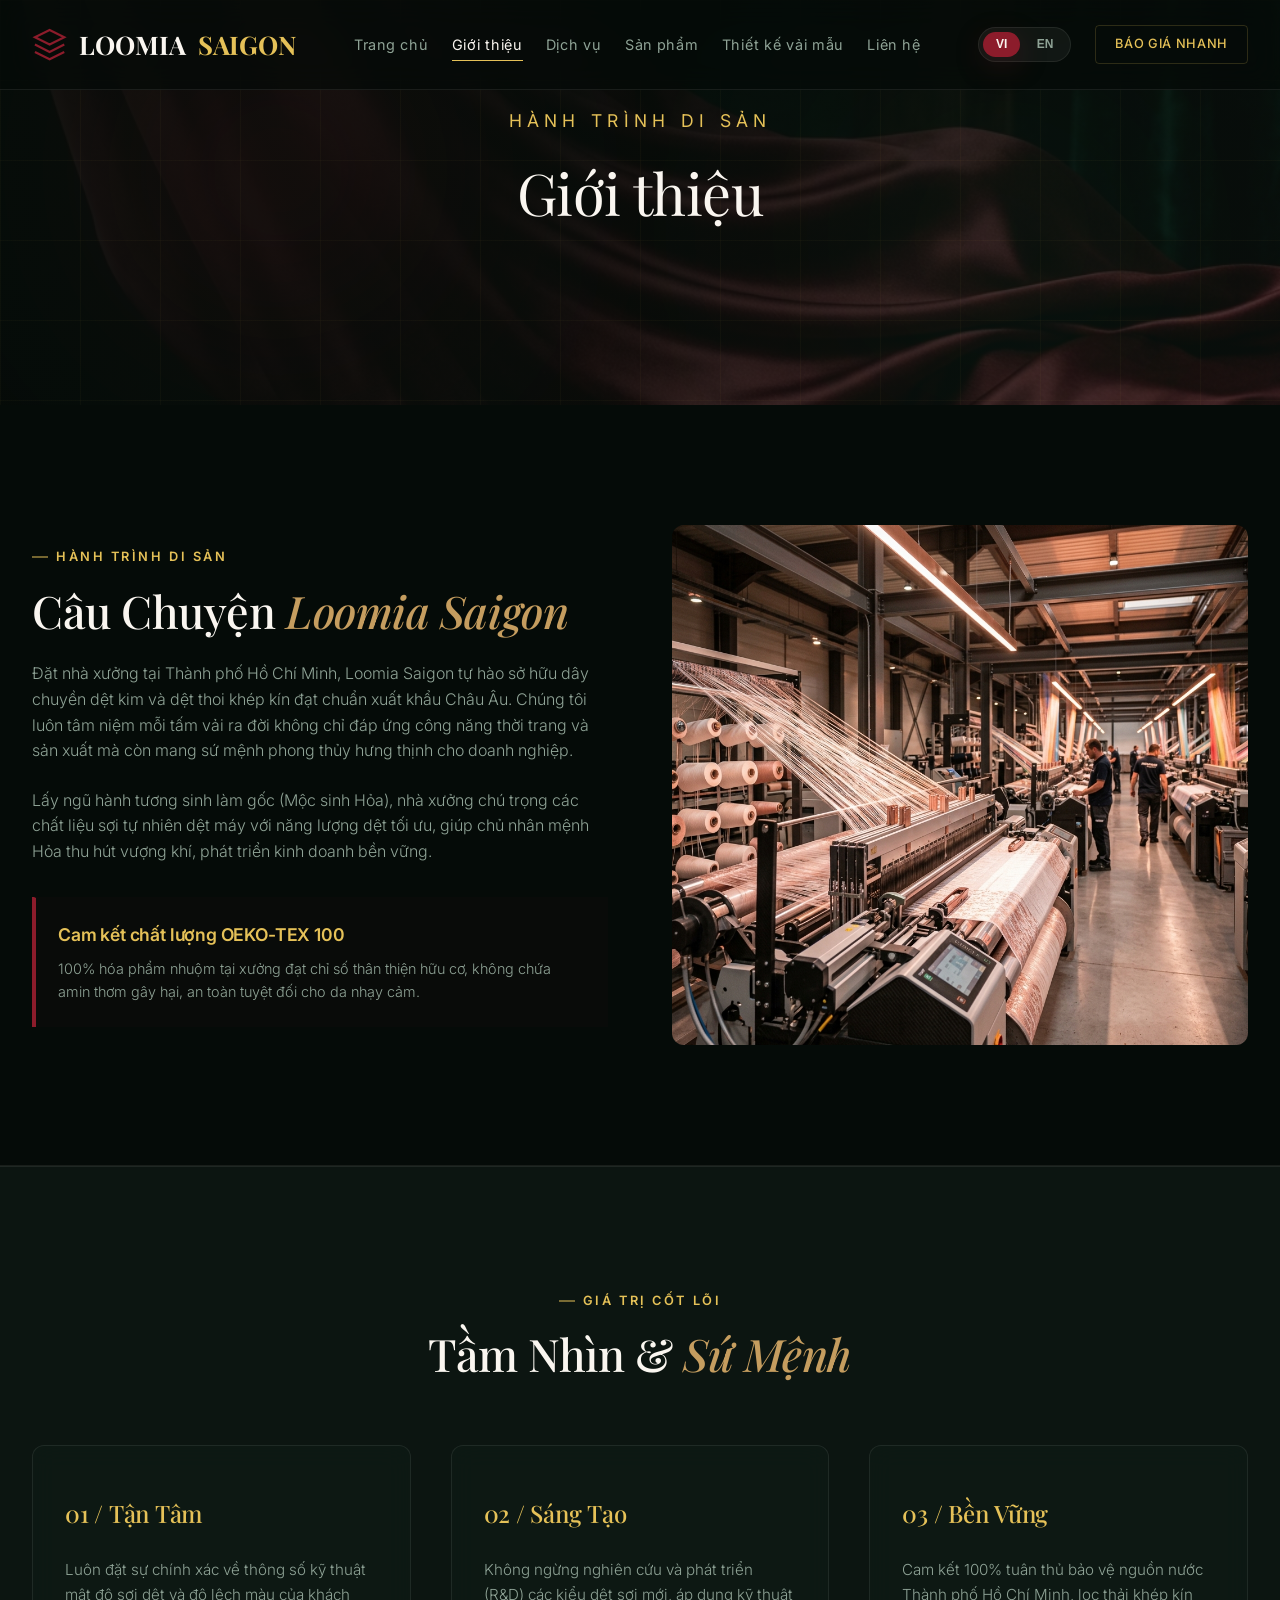
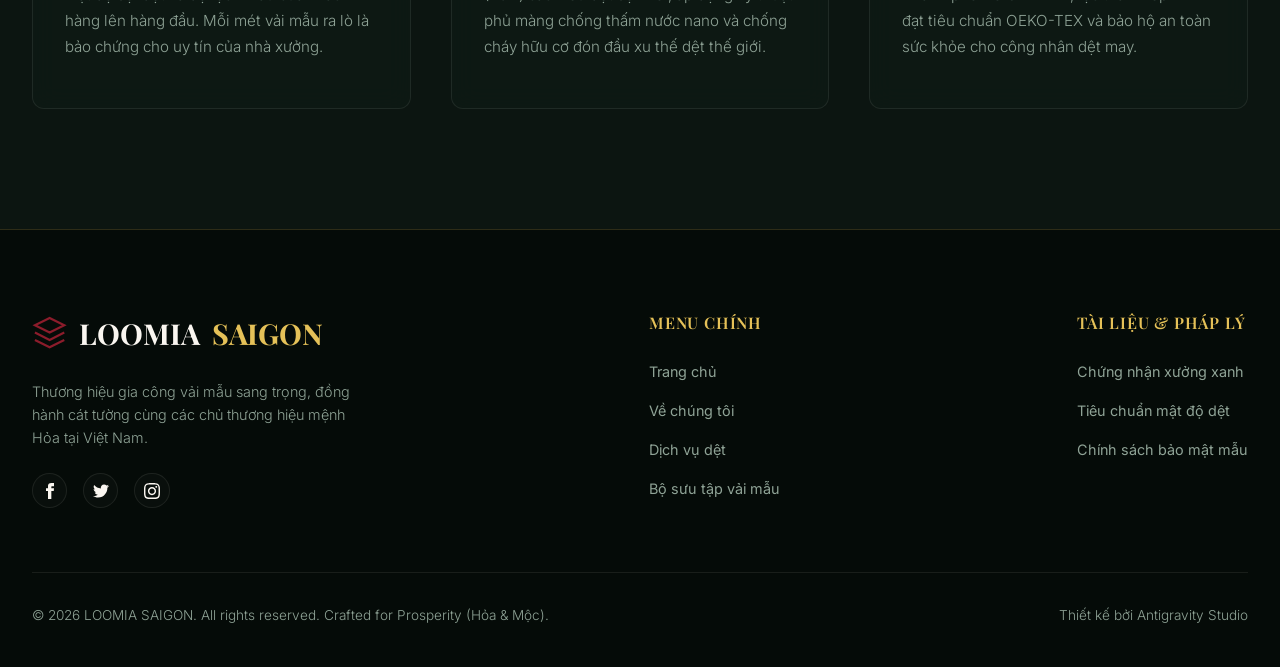
==== about.html @ e582c0f6 "feat: implement multi-page architecture with European nobility-style page transitions" ====
<!DOCTYPE html>
<html lang="vi">
<head>
    <meta charset="UTF-8">
    <meta name="viewport" content="width=device-width, initial-scale=1.0">
    <title data-i18n="title_about">Giới thiệu | Loomia Saigon - Kỹ nghệ dệt may TP.HCM</title>
    <meta name="description" content="Khám phá hành trình di sản 15 năm dệt may cao cấp, triết lý kinh doanh Mộc sinh Hỏa và các cam kết môi trường đạt chuẩn OEKO-TEX của Loomia Saigon tại TP.HCM.">
    <link rel="stylesheet" href="css/style.css">
</head>
<body>

    <!-- ==========================================
       LUXURIOUS PAGE TRANSITION CURTAINS
       ========================================== -->
    <div id="pageTransitionCurtains" class="curtain-overlay">
        <div class="curtain-panel curtain-left"></div>
        <div class="curtain-panel curtain-right"></div>
    </div>

    <!-- ==========================================
       HEADER NAVIGATION (SHARED)
       ========================================== -->
    <header class="header-nav">
        <div class="container header-container">
            <a href="index.html" class="nav-logo">
                <svg class="logo-icon" viewBox="0 0 24 24">
                    <path d="M12 2L2 7l10 5 10-5-10-5zM2 17l10 5 10-5M2 12l10 5 10-5" />
                </svg>
                LOOMIA<span>SAIGON</span>
            </a>
            
            <ul class="nav-menu" id="navMenu">
                <li><a href="index.html" class="nav-link" data-i18n="nav_home">Trang chủ</a></li>
                <li><a href="about.html" class="nav-link" data-i18n="nav_about">Giới thiệu</a></li>
                <li><a href="services.html" class="nav-link" data-i18n="nav_services">Dịch vụ</a></li>
                <li><a href="collection.html" class="nav-link" data-i18n="nav_products">Sản phẩm</a></li>
                <li><a href="configurator.html" class="nav-link" data-i18n="nav_config">Thiết kế vải mẫu</a></li>
                <li><a href="contact.html" class="nav-link" data-i18n="nav_contact">Liên hệ</a></li>
            </ul>

            <div class="nav-controls">
                <div class="lang-switch">
                    <button class="lang-btn active" onclick="switchLanguage('vi')">VI</button>
                    <button class="lang-btn" onclick="switchLanguage('en')">EN</button>
                </div>
                <a href="configurator.html" class="btn btn-secondary" style="padding: 0.5rem 1.2rem; font-size: 0.8rem;" data-i18n="cta_quote">
                    Báo giá nhanh
                </a>
            </div>

            <button class="mobile-nav-toggle" id="mobileNavToggle" aria-label="Toggle Navigation">
                <span></span>
                <span></span>
                <span></span>
            </button>
        </div>
    </header>

    <!-- ==========================================
       SUBPAGE HERO BANNER
       ========================================== -->
    <section class="hero" style="height: 45vh; min-height: 350px;">
        <div class="floating-orb orb-burgundy" style="top: 5%; left: 10%;"></div>
        <div class="floating-orb orb-emerald" style="bottom: 5%; right: 10%;"></div>
        <div class="container hero-content">
            <span class="hero-subtitle" data-i18n="about_tag">Hành trình di sản</span>
            <h1 class="hero-title" style="font-size: clamp(2rem, 4.5vw, 3.8rem);" data-i18n="nav_about">Giới thiệu</h1>
        </div>
    </section>

    <!-- ==========================================
       DETAILED ABOUT STORY
       ========================================== -->
    <section class="about" style="background-color: var(--bg-deep);">
        <div class="container grid-2">
            <div class="about-content">
                <span class="section-tag" data-i18n="about_tag">Về chúng tôi</span>
                <h2 class="section-title" data-i18n="about_story_title">Câu Chuyện <span>Loomia Saigon</span></h2>
                <p class="about-desc" style="margin-bottom: 1.5rem;" data-i18n="about_desc1">
                    Đặt nhà xưởng tại Thành phố Hồ Chí Minh, Loomia Saigon tự hào sở hữu dây chuyền dệt kim và dệt thoi khép kín đạt chuẩn xuất khẩu Châu Âu. Chúng tôi luôn tâm niệm mỗi tấm vải ra đời không chỉ đáp ứng công năng thời trang và sản xuất mà còn mang sứ mệnh phong thủy hưng thịnh cho doanh nghiệp.
                </p>
                <p class="about-desc" style="margin-bottom: 2rem;" data-i18n="about_desc2">
                    Lấy ngũ hành tương sinh làm gốc (Mộc sinh Hỏa), nhà xưởng chú trọng các chất liệu sợi tự nhiên dệt máy với năng lượng dệt tối ưu, giúp chủ nhân mệnh Hỏa thu hút vượng khí, phát triển kinh doanh bền vững.
                </p>
                <div class="about-highlight-box">
                    <h4 class="about-highlight-title" data-i18n="about_hl_title">Cam kết chất lượng OEKO-TEX 100</h4>
                    <p style="font-size: 0.9rem;" data-i18n="about_hl_desc">
                        100% hóa phẩm nhuộm tại xưởng đạt chỉ số thân thiện hữu cơ, không chứa amin thơm gây hại, an toàn tuyệt đối cho da nhạy cảm.
                    </p>
                </div>
            </div>
            
            <div class="about-img-wrapper">
                <img src="assets/factory_weaving.png" alt="Nhà xưởng dệt hiện đại TP.HCM" class="about-img">
            </div>
        </div>
    </section>

    <!-- ==========================================
       CORE VALUES & VISION
       ========================================== -->
    <section class="services" style="background-color: var(--bg-slate); border-top: 1px solid var(--border-light);">
        <div class="container">
            <div style="text-align: center; margin-bottom: 4rem;">
                <span class="section-tag" data-i18n="about_values_tag">Giá trị cốt lõi</span>
                <h2 class="section-title" data-i18n="about_vision_title">Tầm Nhìn & <span>Sứ Mệnh</span></h2>
            </div>
            
            <div class="grid-3">
                <div class="glass-panel" style="padding: 3rem 2rem;">
                    <h3 class="service-card-title" style="color: var(--gold-accent); margin-bottom: 1.5rem;" data-i18n="about_val1_title">01 / Tận Tâm</h3>
                    <p style="font-size: 0.95rem; line-height: 1.7;" data-i18n="about_val1_desc">
                        Luôn đặt sự chính xác về thông số kỹ thuật mật độ sợi dệt và độ lệch màu của khách hàng lên hàng đầu. Mỗi mét vải mẫu ra lò là bảo chứng cho uy tín của nhà xưởng.
                    </p>
                </div>
                
                <div class="glass-panel" style="padding: 3rem 2rem;">
                    <h3 class="service-card-title" style="color: var(--gold-accent); margin-bottom: 1.5rem;" data-i18n="about_val2_title">02 / Sáng Tạo</h3>
                    <p style="font-size: 0.95rem; line-height: 1.7;" data-i18n="about_val2_desc">
                        Không ngừng nghiên cứu và phát triển (R&D) các kiểu dệt sợi mới, áp dụng kỹ thuật phủ màng chống thấm nước nano và chống cháy hữu cơ đón đầu xu thế dệt thế giới.
                    </p>
                </div>
                
                <div class="glass-panel" style="padding: 3rem 2rem;">
                    <h3 class="service-card-title" style="color: var(--gold-accent); margin-bottom: 1.5rem;" data-i18n="about_val3_title">03 / Bền Vững</h3>
                    <p style="font-size: 0.95rem; line-height: 1.7;" data-i18n="about_val3_desc">
                        Cam kết 100% tuân thủ bảo vệ nguồn nước Thành phố Hồ Chí Minh, lọc thải khép kín đạt tiêu chuẩn OEKO-TEX và bảo hộ an toàn sức khỏe cho công nhân dệt may.
                    </p>
                </div>
            </div>
        </div>
    </section>



    <!-- ==========================================
       FOOTER SECTION (SHARED)
       ========================================== -->
    <footer class="footer">
        <div class="container">
            <div class="footer-top">
                <div class="footer-brand">
                    <a href="index.html" class="footer-logo">
                        <svg class="logo-icon" viewBox="0 0 24 24" style="stroke: var(--primary-burgundy);">
                            <path d="M12 2L2 7l10 5 10-5-10-5zM2 17l10 5 10-5M2 12l10 5 10-5" />
                        </svg>
                        LOOMIA<span>SAIGON</span>
                    </a>
                    <p style="font-size: 0.9rem; margin-bottom: 1.5rem;" data-i18n="foot_desc">
                        Thương hiệu gia công vải mẫu sang trọng, đồng hành cát tường cùng các chủ thương hiệu mệnh Hỏa tại Việt Nam.
                    </p>
                    <div class="social-links">
                        <a href="#" class="social-btn">
                            <svg class="social-btn-svg" viewBox="0 0 24 24"><path d="M9 8h-3v4h3v12h5v-12h3.642l.358-4h-4v-1.667c0-.955.192-1.333 1.115-1.333h2.885v-5h-3.808c-3.596 0-5.192 1.583-5.192 4.615v3.385z"/></svg>
                        </a>
                        <a href="#" class="social-btn">
                            <svg class="social-btn-svg" viewBox="0 0 24 24"><path d="M24 4.557c-.883.392-1.832.656-2.828.775 1.017-.609 1.798-1.574 2.165-2.724-.951.564-2.005.974-3.127 1.195-.897-.957-2.178-1.555-3.594-1.555-3.179 0-5.515 2.966-4.797 6.045-4.091-.205-7.719-2.165-10.148-5.144-1.29 2.213-.669 5.108 1.523 6.574-.806-.026-1.566-.247-2.229-.616-.054 2.281 1.581 4.415 3.949 4.89-.693.188-1.452.232-2.224.084.626 1.956 2.444 3.379 4.6 3.419-2.07 1.623-4.678 2.348-7.29 2.04 2.179 1.397 4.768 2.212 7.548 2.212 9.142 0 14.307-7.721 13.995-14.646.962-.695 1.797-1.562 2.457-2.549z"/></svg>
                        </a>
                        <a href="#" class="social-btn">
                            <svg class="social-btn-svg" viewBox="0 0 24 24"><path d="M12 2.163c3.204 0 3.584.012 4.85.07 3.252.148 4.771 1.691 4.919 4.919.058 1.265.069 1.645.069 4.849 0 3.205-.012 3.584-.069 4.849-.149 3.225-1.664 4.771-4.919 4.919-1.266.058-1.644.07-4.85.07-3.204 0-3.584-.012-4.849-.07-3.26-.149-4.771-1.699-4.919-4.92-.058-1.265-.07-1.644-.07-4.849 0-3.204.013-3.583.07-4.849.149-3.227 1.664-4.771 4.919-4.919 1.266-.057 1.645-.069 4.849-.069zm0-2c-3.259 0-3.667.014-4.947.072-4.358.2-6.78 2.618-6.98 6.98-.059 1.281-.073 1.689-.073 4.948 0 3.259.014 3.668.072 4.948.2 4.358 2.618 6.78 6.98 6.98 1.281.058 1.689.072 4.948.072 3.259 0 3.668-.014 4.948-.072 4.354-.2 6.782-2.618 6.979-6.98.059-1.28.073-1.689.073-4.948 0-3.259-.014-3.667-.072-4.947-.196-4.354-2.617-6.78-6.979-6.98-1.281-.059-1.69-.073-4.949-.073zm0 5.838c-3.403 0-6.162 2.759-6.162 6.162s2.759 6.163 6.162 6.163 6.162-2.759 6.162-6.163c0-3.403-2.759-6.162-6.162-6.162zm0 10.162c-2.209 0-4-1.79-4-4 0-2.209 1.791-4 4-4s4 1.791 4 4c0 2.21-1.791 4-4 4zm6.406-11.845c-.796 0-1.441.645-1.441 1.44s.645 1.44 1.441 1.44c.795 0 1.439-.645 1.439-1.44s-.644-1.44-1.439-1.44z"/></svg>
                        </a>
                    </div>
                </div>

                <div class="footer-links-col">
                    <h5 class="footer-links-title" data-i18n="foot_title_nav">Menu chính</h5>
                    <a href="index.html" class="footer-link" data-i18n="foot_nav_home">Trang chủ</a>
                    <a href="about.html" class="footer-link" data-i18n="foot_nav_about">Về chúng tôi</a>
                    <a href="services.html" class="footer-link" data-i18n="foot_nav_srv">Dịch vụ dệt</a>
                    <a href="collection.html" class="footer-link" data-i18n="foot_nav_coll">Bộ sưu tập vải mẫu</a>
                </div>

                <div class="footer-links-col">
                    <h5 class="footer-links-title" data-i18n="foot_title_doc">Tài liệu & Pháp lý</h5>
                    <a href="#" class="footer-link" data-i18n="foot_doc_cert">Chứng nhận xưởng xanh</a>
                    <a href="#" class="footer-link" data-i18n="foot_doc_spec">Tiêu chuẩn mật độ dệt</a>
                    <a href="#" class="footer-link" data-i18n="foot_doc_policy">Chính sách bảo mật mẫu</a>
                </div>
            </div>

            <div class="footer-bottom">
                <p data-i18n="foot_copy">&copy; 2026 LOOMIA SAIGON. All rights reserved. Crafted for Prosperity (Hỏa & Mộc).</p>
                <p data-i18n="foot_made_by">Thiết kế bởi Antigravity Studio</p>
            </div>
        </div>
    </footer>

    <!-- JS Script -->
    <script src="js/main.js"></script>
</body>
</html>
---- css/style.css ----
@import url('https://fonts.googleapis.com/css2?family=Inter:wght@300;400;500;600;700&family=Playfair+Display:ital,wght@0,400;0,500;0,600;0,700;1,400&display=swap');

/* ==========================================
   DESIGN SYSTEM & VARIABLES (MỆNH HỎA & MỘC)
   ========================================== */
:root {
    /* Feng Shui Color Palette */
    --bg-deep: #050B08;         /* Lục bảo siêu tối (Mộc - tương sinh Hỏa) */
    --bg-slate: #0C1511;        /* Xanh xô thơm sẫm (Mộc) */
    --bg-card: rgba(15, 27, 22, 0.65); /* Thẻ kính mờ lục bảo */
    --primary-burgundy: #8C1C2B;/* Đỏ rượu vang hoàng gia (Hỏa bản mệnh) */
    --primary-light: #A82E3F;   /* Đỏ sáng hơn cho hover */
    --gold-accent: #E5C158;     /* Vàng Champagne (Hành Kim được Hỏa rèn) */
    --copper-accent: #C59D5F;   /* Đồng cổ ấm áp */
    --text-light: #FAF6F0;      /* Trắng lụa ấm (Warm Linen) */
    --text-muted: #8FA396;      /* Xanh lá nhạt dịu (Soft Leaf) */
    --border-gold: rgba(229, 193, 88, 0.18);
    --border-light: rgba(250, 246, 240, 0.08);

    /* Fonts */
    --font-heading: 'Playfair Display', serif;
    --font-body: 'Inter', sans-serif;

    /* Transitions & Shadows */
    --transition-smooth: all 0.5s cubic-bezier(0.16, 1, 0.3, 1);
    --transition-fast: all 0.25s ease;
    --glow-burgundy: 0 8px 30px rgba(140, 28, 43, 0.25);
    --glow-gold: 0 4px 20px rgba(229, 193, 88, 0.15);
}

/* ==========================================
   GLOBAL RESETS & SETUP
   ========================================== */
* {
    margin: 0;
    padding: 0;
    box-sizing: border-box;
}

html {
    scroll-behavior: smooth;
    font-size: 16px;
    background-color: var(--bg-deep);
    color: var(--text-light);
    font-family: var(--font-body);
    -webkit-font-smoothing: antialiased;
}

body {
    overflow-x: hidden;
    line-height: 1.6;
}

/* Custom Scrollbar */
::-webkit-scrollbar {
    width: 8px;
}
::-webkit-scrollbar-track {
    background: var(--bg-deep);
}
::-webkit-scrollbar-thumb {
    background: var(--bg-slate);
    border-radius: 4px;
    border: 2px solid var(--bg-deep);
}
::-webkit-scrollbar-thumb:hover {
    background: var(--primary-burgundy);
}

/* Typography Utilities */
h1, h2, h3, h4, h5, h6 {
    font-family: var(--font-heading);
    font-weight: 500;
    letter-spacing: -0.01em;
    word-break: keep-all;
    overflow-wrap: break-word;
    text-wrap: balance;
}

p {
    font-weight: 300;
    color: var(--text-muted);
}

a {
    text-decoration: none;
    color: inherit;
    transition: var(--transition-fast);
}

/* ==========================================
   LAYOUTS & CONTAINERS
   ========================================== */
.container {
    width: 100%;
    max-width: 1280px;
    margin: 0 auto;
    padding: 0 2rem;
}

section {
    padding: 7.5rem 0;
    position: relative;
}

.grid-2 {
    display: grid;
    grid-template-columns: repeat(2, 1fr);
    gap: 4rem;
    align-items: center;
}

.grid-3 {
    display: grid;
    grid-template-columns: repeat(3, 1fr);
    gap: 2.5rem;
}

.grid-4 {
    display: grid;
    grid-template-columns: repeat(4, 1fr);
    gap: 2rem;
}

/* Glassmorphism Panel */
.glass-panel {
    background: var(--bg-card);
    backdrop-filter: blur(12px);
    -webkit-backdrop-filter: blur(12px);
    border: 1px solid var(--border-light);
    border-radius: 12px;
    transition: var(--transition-smooth);
}

.glass-panel:hover {
    border-color: var(--border-gold);
}

/* ==========================================
   BUTTONS & INTERACTIVE ELEMENTS
   ========================================== */
.btn {
    display: inline-flex;
    align-items: center;
    justify-content: center;
    padding: 0.9rem 2.2rem;
    font-size: 0.9rem;
    font-weight: 500;
    letter-spacing: 0.05em;
    text-transform: uppercase;
    border-radius: 4px;
    cursor: pointer;
    transition: var(--transition-smooth);
    position: relative;
    overflow: hidden;
    white-space: nowrap;
}

.btn-primary {
    background-color: var(--primary-burgundy);
    color: var(--text-light);
    border: 1px solid var(--primary-burgundy);
    box-shadow: var(--glow-burgundy);
}

.btn-primary:hover {
    background-color: var(--primary-light);
    border-color: var(--primary-light);
    transform: translateY(-2px);
    box-shadow: 0 12px 35px rgba(168, 46, 63, 0.4);
}

.btn-secondary {
    background-color: transparent;
    color: var(--gold-accent);
    border: 1px solid var(--border-gold);
}

.btn-secondary:hover {
    background-color: rgba(229, 193, 88, 0.05);
    border-color: var(--gold-accent);
    transform: translateY(-2px);
    box-shadow: var(--glow-gold);
}

.btn-icon {
    margin-left: 0.5rem;
    display: inline-block;
    transition: transform 0.3s ease;
}

.btn:hover .btn-icon {
    transform: translateX(4px);
}

/* Section Header Styles */
.section-tag {
    font-family: var(--font-body);
    font-size: 0.8rem;
    font-weight: 600;
    color: var(--gold-accent);
    text-transform: uppercase;
    letter-spacing: 0.2em;
    display: inline-block;
    margin-bottom: 1rem;
    position: relative;
    padding-left: 1.5rem;
}

.section-tag::before {
    content: '';
    position: absolute;
    left: 0;
    top: 50%;
    transform: translateY(-50%);
    width: 1rem;
    height: 1px;
    background-color: var(--gold-accent);
}

.section-title {
    font-size: clamp(2rem, 4vw, 2.8rem);
    line-height: 1.2;
    margin-bottom: 1.5rem;
}

.section-title span {
    color: var(--copper-accent);
    font-style: italic;
}

.section-desc {
    font-size: 1.1rem;
    max-width: 600px;
    margin-bottom: 3rem;
}

/* ==========================================
   NAVIGATION HEADER
   ========================================== */
.header-nav {
    position: fixed;
    top: 0;
    left: 0;
    width: 100%;
    z-index: 1000;
    padding: 1.5rem 0;
    background: rgba(5, 11, 8, 0.7);
    backdrop-filter: blur(15px);
    -webkit-backdrop-filter: blur(15px);
    border-bottom: 1px solid var(--border-light);
    transition: var(--transition-smooth);
}

.header-nav.scrolled {
    padding: 1rem 0;
    background: rgba(5, 11, 8, 0.95);
    border-bottom: 1px solid var(--border-gold);
    box-shadow: 0 4px 30px rgba(0, 0, 0, 0.3);
}

.header-container {
    display: flex;
    justify-content: space-between;
    align-items: center;
    width: 100%;
    gap: 2rem;
}

.nav-logo {
    display: flex;
    align-items: center;
    gap: 0.75rem;
    font-family: var(--font-heading);
    font-size: 1.6rem;
    font-weight: 700;
    color: var(--text-light);
    white-space: nowrap;
    flex-shrink: 0;
}

.nav-logo span {
    color: var(--gold-accent);
}

.logo-icon {
    width: 2.2rem;
    height: 2.2rem;
    stroke: var(--primary-burgundy);
    fill: none;
    stroke-width: 1.5;
}

.nav-menu {
    display: flex;
    list-style: none;
    gap: clamp(0.8rem, 1.8vw, 2.2rem);
    align-items: center;
}

.nav-link {
    font-size: 0.9rem;
    font-weight: 400;
    letter-spacing: 0.05em;
    color: var(--text-muted);
    position: relative;
    padding: 0.5rem 0;
    white-space: nowrap;
}

.nav-link:hover, .nav-link.active {
    color: var(--text-light);
}

.nav-link::after {
    content: '';
    position: absolute;
    bottom: 0;
    left: 0;
    width: 0;
    height: 1px;
    background-color: var(--gold-accent);
    transition: var(--transition-fast);
}

.nav-link:hover::after, .nav-link.active::after {
    width: 100%;
}

/* Language and CTA Controls */
.nav-controls {
    display: flex;
    align-items: center;
    gap: 1.5rem;
    flex-shrink: 0;
}

.lang-switch {
    background: rgba(250, 246, 240, 0.05);
    border: 1px solid var(--border-light);
    border-radius: 20px;
    padding: 0.25rem;
    display: flex;
    gap: 0.25rem;
}

.lang-btn {
    border: none;
    background: transparent;
    color: var(--text-muted);
    font-size: 0.75rem;
    font-weight: 600;
    padding: 0.35rem 0.8rem;
    border-radius: 15px;
    cursor: pointer;
    transition: var(--transition-fast);
}

.lang-btn.active {
    background-color: var(--primary-burgundy);
    color: var(--text-light);
    box-shadow: var(--glow-burgundy);
}

/* Mobile Nav Toggle */
.mobile-nav-toggle {
    display: none;
    background: none;
    border: none;
    cursor: pointer;
}

.mobile-nav-toggle span {
    display: block;
    width: 25px;
    height: 2px;
    background-color: var(--text-light);
    margin: 5px 0;
    transition: var(--transition-fast);
}

/* ==========================================
   HERO SECTION
   ========================================== */
.hero {
    height: 100vh;
    display: flex;
    align-items: center;
    justify-content: center;
    background: linear-gradient(135deg, rgba(5, 11, 8, 0.95) 40%, rgba(12, 21, 17, 0.6) 100%), 
                url('../assets/hero_fabric.png') center/cover no-repeat;
    position: relative;
    padding-top: 5rem;
    overflow: hidden;
}

/* Abstract overlay lines to simulate looms */
.hero::after {
    content: '';
    position: absolute;
    top: 0;
    left: 0;
    width: 100%;
    height: 100%;
    background: linear-gradient(to right, rgba(229,193,88,0.03) 1px, transparent 1px),
                linear-gradient(to bottom, rgba(229,193,88,0.03) 1px, transparent 1px);
    background-size: 80px 80px;
    pointer-events: none;
}

.hero-content {
    max-width: 1000px;
    text-align: center;
    position: relative;
    z-index: 5;
}

.hero-subtitle {
    font-size: 1.1rem;
    color: var(--gold-accent);
    letter-spacing: 0.3em;
    text-transform: uppercase;
    margin-bottom: 1.5rem;
    display: block;
    animation: fadeInDown 1s ease forwards;
}

.hero-title {
    font-size: clamp(2.2rem, 5.2vw, 4.5rem);
    line-height: 1.15;
    margin-bottom: 2rem;
    font-weight: 400;
    animation: fadeInUp 1s 0.2s ease forwards;
    opacity: 0;
}

.hero-title span {
    color: var(--gold-accent);
    font-family: var(--font-heading);
    font-style: italic;
}

.hero-desc {
    font-size: 1.2rem;
    max-width: 650px;
    margin: 0 auto 3rem auto;
    color: var(--text-muted);
    animation: fadeInUp 1s 0.4s ease forwards;
    opacity: 0;
}

.hero-buttons {
    display: flex;
    gap: 1.5rem;
    justify-content: center;
    animation: fadeInUp 1s 0.6s ease forwards;
    opacity: 0;
}

/* ==========================================
   ABOUT US SECTION
   ========================================== */
.about {
    background-color: var(--bg-slate);
    border-bottom: 1px solid var(--border-light);
}

.about-img-wrapper {
    position: relative;
    border-radius: 12px;
    overflow: hidden;
    height: 520px;
}

.about-img {
    width: 100%;
    height: 100%;
    object-fit: cover;
    transition: var(--transition-smooth);
}

.about-img-wrapper:hover .about-img {
    transform: scale(1.05);
}

/* Absolute floating overlay */
.about-badge {
    position: absolute;
    bottom: 2rem;
    left: 2rem;
    background: rgba(10, 21, 16, 0.85);
    backdrop-filter: blur(10px);
    border: 1px solid var(--border-gold);
    padding: 1.5rem;
    border-radius: 8px;
    display: flex;
    align-items: center;
    gap: 1rem;
    box-shadow: 0 10px 30px rgba(0,0,0,0.5);
    z-index: 5;
}

.badge-number {
    font-family: var(--font-heading);
    font-size: 3rem;
    font-weight: 700;
    color: var(--gold-accent);
    line-height: 1;
}

.badge-text {
    font-size: 0.8rem;
    font-weight: 500;
    text-transform: uppercase;
    letter-spacing: 0.1em;
    color: var(--text-light);
}

.about-highlight-box {
    margin-top: 2rem;
    padding: 1.5rem;
    border-left: 2px solid var(--primary-burgundy);
    background: rgba(140, 28, 43, 0.03);
}

.about-highlight-title {
    color: var(--gold-accent);
    font-size: 1.1rem;
    margin-bottom: 0.5rem;
    font-family: var(--font-body);
    font-weight: 600;
}

/* ==========================================
   SERVICES GRID (3D CARD EFFECT)
   ========================================== */
.services {
    background-color: var(--bg-deep);
}

.service-card {
    padding: 3rem 2rem;
    position: relative;
    overflow: hidden;
    height: 100%;
    display: flex;
    flex-direction: column;
}

.service-icon-box {
    width: 3.5rem;
    height: 3.5rem;
    background: rgba(229, 193, 88, 0.08);
    border-radius: 8px;
    display: flex;
    align-items: center;
    justify-content: center;
    margin-bottom: 2rem;
    border: 1px solid var(--border-gold);
    transition: var(--transition-smooth);
}

.service-icon {
    width: 1.8rem;
    height: 1.8rem;
    stroke: var(--gold-accent);
    fill: none;
    stroke-width: 1.5;
    transition: var(--transition-smooth);
}

.service-card-title {
    font-size: 1.5rem;
    margin-bottom: 1rem;
    color: var(--text-light);
}

.service-card-desc {
    font-size: 0.95rem;
    margin-bottom: 2rem;
}

.service-link {
    margin-top: auto;
    font-size: 0.85rem;
    font-weight: 600;
    color: var(--gold-accent);
    text-transform: uppercase;
    letter-spacing: 0.1em;
    display: inline-flex;
    align-items: center;
    gap: 0.5rem;
}

.service-link-arrow {
    transition: transform 0.3s ease;
}

/* Card hover enhancements */
.service-card:hover {
    transform: translateY(-8px);
    box-shadow: 0 15px 40px rgba(0,0,0,0.4);
}

.service-card:hover .service-icon-box {
    background: var(--primary-burgundy);
    border-color: var(--primary-burgundy);
    box-shadow: var(--glow-burgundy);
}

.service-card:hover .service-icon {
    stroke: var(--text-light);
}

.service-card:hover .service-link .service-link-arrow {
    transform: translateX(5px);
}

/* ==========================================
   FABRIC COLLECTION & FILTERING
   ========================================== */
.collection {
    background-color: var(--bg-slate);
    border-top: 1px solid var(--border-light);
    border-bottom: 1px solid var(--border-light);
}

.filter-bar {
    display: flex;
    justify-content: center;
    gap: 1rem;
    margin-bottom: 4rem;
}

.filter-btn {
    background: transparent;
    border: 1px solid var(--border-light);
    color: var(--text-muted);
    padding: 0.7rem 1.8rem;
    font-size: 0.85rem;
    font-weight: 500;
    letter-spacing: 0.05em;
    text-transform: uppercase;
    cursor: pointer;
    transition: var(--transition-fast);
    border-radius: 4px;
}

.filter-btn:hover, .filter-btn.active {
    border-color: var(--gold-accent);
    color: var(--text-light);
    background-color: rgba(229, 193, 88, 0.03);
}

.collection-grid {
    display: grid;
    grid-template-columns: repeat(3, 1fr);
    gap: 2rem;
}

.fabric-card {
    border-radius: 8px;
    overflow: hidden;
    position: relative;
    height: 400px;
    box-shadow: 0 10px 30px rgba(0,0,0,0.3);
    transition: var(--transition-smooth);
}

.fabric-img-wrapper {
    width: 100%;
    height: 100%;
    position: relative;
}

.fabric-img {
    width: 100%;
    height: 100%;
    object-fit: cover;
    transition: var(--transition-smooth);
}

/* Overlay that slides up on hover */
.fabric-overlay {
    position: absolute;
    bottom: 0;
    left: 0;
    width: 100%;
    height: 100%;
    background: linear-gradient(to top, rgba(5, 11, 8, 0.95) 0%, rgba(12, 21, 17, 0.8) 50%, rgba(12, 21, 17, 0.2) 100%);
    display: flex;
    flex-direction: column;
    justify-content: flex-end;
    padding: 2.5rem 2rem;
    transition: var(--transition-smooth);
    opacity: 0.95;
}

.fabric-card:hover .fabric-overlay {
    background: linear-gradient(to top, rgba(140, 28, 43, 0.98) 0%, rgba(5, 11, 8, 0.9) 100%);
}

.fabric-card:hover .fabric-img {
    transform: scale(1.1);
}

.fabric-type {
    font-size: 0.8rem;
    color: var(--gold-accent);
    text-transform: uppercase;
    letter-spacing: 0.15em;
    margin-bottom: 0.5rem;
}

.fabric-name {
    font-size: 1.8rem;
    color: var(--text-light);
    margin-bottom: 0.75rem;
}

.fabric-specs {
    list-style: none;
    font-size: 0.85rem;
    color: var(--text-muted);
    border-top: 1px solid var(--border-light);
    padding-top: 1rem;
    margin-top: 0.5rem;
    display: flex;
    flex-wrap: wrap;
    gap: 1rem;
    opacity: 0;
    transform: translateY(20px);
    transition: var(--transition-smooth);
}

.fabric-card:hover .fabric-specs {
    opacity: 1;
    transform: translateY(0);
}

.fabric-specs li {
    display: flex;
    align-items: center;
    gap: 0.35rem;
    color: var(--text-light);
}

.fabric-specs li span {
    color: var(--text-muted);
}

/* Detail view modal triggering */
.fabric-cta-btn {
    margin-top: 1.5rem;
    font-size: 0.8rem;
    color: var(--gold-accent);
    font-weight: 600;
    text-transform: uppercase;
    letter-spacing: 0.1em;
    border: none;
    background: transparent;
    cursor: pointer;
    display: inline-flex;
    align-items: center;
    gap: 0.5rem;
    opacity: 0;
    transform: translateY(10px);
    transition: var(--transition-smooth);
    transition-delay: 0.1s;
}

.fabric-card:hover .fabric-cta-btn {
    opacity: 1;
    transform: translateY(0);
}

/* ==========================================
   INTERACTIVE FABRIC CONFIGURATOR
   ========================================== */
.configurator {
    background-color: var(--bg-deep);
}

.configurator-grid {
    display: grid;
    grid-template-columns: 1.2fr 0.8fr;
    gap: 4rem;
}

.config-form-panel {
    padding: 3rem;
}

.config-section {
    margin-bottom: 2.5rem;
}

.config-title {
    font-size: 1.1rem;
    font-family: var(--font-body);
    font-weight: 600;
    text-transform: uppercase;
    letter-spacing: 0.1em;
    margin-bottom: 1.25rem;
    color: var(--gold-accent);
}

/* Swatch Grid */
.swatch-grid {
    display: grid;
    grid-template-columns: repeat(4, 1fr);
    gap: 1rem;
}

.swatch-option {
    border: 1px solid var(--border-light);
    border-radius: 8px;
    padding: 1rem 0.5rem;
    text-align: center;
    cursor: pointer;
    transition: var(--transition-fast);
    background: rgba(250, 246, 240, 0.02);
}

.swatch-option:hover {
    border-color: var(--gold-accent);
    background: rgba(229, 193, 88, 0.02);
}

.swatch-option.active {
    border-color: var(--primary-burgundy);
    background: rgba(140, 28, 43, 0.08);
    box-shadow: 0 0 15px rgba(140, 28, 43, 0.15);
}

.swatch-icon {
    width: 2rem;
    height: 2rem;
    stroke: var(--text-muted);
    fill: none;
    stroke-width: 1.5;
    margin: 0 auto 0.75rem auto;
    display: block;
    transition: var(--transition-fast);
}

.swatch-option.active .swatch-icon {
    stroke: var(--primary-burgundy);
    transform: scale(1.1);
}

.swatch-label {
    font-size: 0.85rem;
    font-weight: 500;
    display: block;
    margin-bottom: 0.25rem;
    color: var(--text-light);
}

.swatch-sub {
    font-size: 0.7rem;
    color: var(--text-muted);
}

/* Color Circles selection */
.color-swatches {
    display: flex;
    flex-wrap: wrap;
    gap: 1.25rem;
}

.color-option {
    width: 2.8rem;
    height: 2.8rem;
    border-radius: 50%;
    cursor: pointer;
    position: relative;
    border: 3px solid var(--bg-slate);
    box-shadow: 0 0 0 1px var(--border-light);
    transition: var(--transition-fast);
}

.color-option:hover {
    transform: scale(1.1);
}

.color-option.active {
    box-shadow: 0 0 0 2px var(--gold-accent);
    transform: scale(1.05);
}

.color-option::after {
    content: attr(data-color-name);
    position: absolute;
    bottom: -1.75rem;
    left: 50%;
    transform: translateX(-50%);
    font-size: 0.65rem;
    color: var(--text-muted);
    white-space: nowrap;
    opacity: 0;
    transition: var(--transition-fast);
}

.color-option:hover::after, .color-option.active::after {
    opacity: 1;
}

/* Slider Style */
.slider-group {
    position: relative;
    margin-top: 1rem;
}

.slider-val-box {
    display: flex;
    justify-content: space-between;
    margin-bottom: 0.75rem;
}

.slider-val {
    font-family: var(--font-heading);
    font-size: 1.3rem;
    color: var(--gold-accent);
    font-weight: 600;
}

.range-slider {
    width: 100%;
    -webkit-appearance: none;
    background: var(--bg-slate);
    height: 6px;
    border-radius: 3px;
    outline: none;
    border: 1px solid var(--border-light);
}

.range-slider::-webkit-slider-thumb {
    -webkit-appearance: none;
    appearance: none;
    width: 18px;
    height: 18px;
    border-radius: 50%;
    background: var(--primary-burgundy);
    border: 2px solid var(--gold-accent);
    cursor: pointer;
    box-shadow: var(--glow-burgundy);
    transition: var(--transition-fast);
}

.range-slider::-webkit-slider-thumb:hover {
    transform: scale(1.2);
}

/* Interactive Preview and Calculations */
.config-result-panel {
    padding: 3rem;
    border-left: 1px solid var(--border-light);
    display: flex;
    flex-direction: column;
    justify-content: space-between;
}

.config-preview-box {
    height: 180px;
    background: var(--bg-slate);
    border-radius: 8px;
    border: 1px dashed var(--border-gold);
    display: flex;
    align-items: center;
    justify-content: center;
    flex-direction: column;
    margin-bottom: 2rem;
    position: relative;
    overflow: hidden;
}

.preview-fabric-weave {
    position: absolute;
    width: 100%;
    height: 100%;
    opacity: 0.15;
    background-size: 30px 30px;
}

.preview-fabric-color {
    width: 60px;
    height: 60px;
    border-radius: 50%;
    border: 3px solid var(--text-light);
    box-shadow: 0 10px 20px rgba(0,0,0,0.4);
    z-index: 2;
    transition: var(--transition-smooth);
}

.preview-name {
    margin-top: 1rem;
    font-size: 1.1rem;
    font-weight: 500;
    z-index: 2;
}

.summary-list {
    list-style: none;
    margin-bottom: 2rem;
}

.summary-item {
    display: flex;
    justify-content: space-between;
    padding: 0.9rem 0;
    border-bottom: 1px solid var(--border-light);
    font-size: 0.95rem;
}

.summary-item span:first-child {
    color: var(--text-muted);
}

.summary-item span:last-child {
    font-weight: 600;
    color: var(--text-light);
}

.total-estimate-box {
    background: rgba(229, 193, 88, 0.03);
    border: 1px solid var(--border-gold);
    border-radius: 8px;
    padding: 1.5rem;
    margin-bottom: 2rem;
    text-align: center;
}

.total-title {
    font-size: 0.8rem;
    text-transform: uppercase;
    color: var(--text-muted);
    letter-spacing: 0.1em;
    margin-bottom: 0.5rem;
}

.total-price {
    font-family: var(--font-heading);
    font-size: 2.2rem;
    color: var(--gold-accent);
    font-weight: 700;
}

/* ==========================================
   SUSTAINABILITY & FACTORY TECHNOLOGY
   ========================================== */
.sustainability {
    background-color: var(--bg-slate);
    border-top: 1px solid var(--border-light);
}

.eco-badges {
    display: flex;
    gap: 1.5rem;
    margin-top: 2rem;
}

.eco-badge-card {
    padding: 1rem;
    border-radius: 6px;
    border: 1px solid var(--border-light);
    background: rgba(250, 246, 240, 0.01);
    display: flex;
    align-items: center;
    gap: 0.75rem;
}

.eco-icon {
    width: 2.5rem;
    height: 2.5rem;
    stroke: var(--gold-accent);
    fill: none;
    stroke-width: 1.5;
}

.eco-badge-title {
    font-size: 0.85rem;
    font-weight: 600;
    text-transform: uppercase;
    color: var(--text-light);
}

.eco-badge-sub {
    font-size: 0.75rem;
    color: var(--text-muted);
}

/* ==========================================
   CONTACT FORM & HCMC MAP REGION
   ========================================== */
.contact {
    background-color: var(--bg-deep);
    border-top: 1px solid var(--border-light);
}

.contact-info-panel {
    display: flex;
    flex-direction: column;
    gap: 2.5rem;
}

.contact-item {
    display: flex;
    gap: 1.5rem;
    align-items: flex-start;
}

.contact-icon-box {
    width: 3rem;
    height: 3rem;
    background: rgba(140, 28, 43, 0.08);
    border: 1px solid rgba(140, 28, 43, 0.2);
    border-radius: 6px;
    display: flex;
    align-items: center;
    justify-content: center;
    flex-shrink: 0;
}

.contact-icon {
    width: 1.5rem;
    height: 1.5rem;
    stroke: var(--primary-burgundy);
    fill: none;
    stroke-width: 1.5;
}

.contact-text-title {
    font-size: 1.1rem;
    font-weight: 600;
    margin-bottom: 0.35rem;
    color: var(--gold-accent);
}

.contact-text-desc {
    font-size: 0.95rem;
    color: var(--text-muted);
}

/* Contact form styles */
.contact-form {
    padding: 3rem;
}

.form-group-row {
    display: grid;
    grid-template-columns: repeat(2, 1fr);
    gap: 1.5rem;
    margin-bottom: 1.5rem;
}

.form-group {
    margin-bottom: 1.5rem;
}

.form-label {
    display: block;
    font-size: 0.85rem;
    font-weight: 500;
    margin-bottom: 0.5rem;
    color: var(--text-light);
}

.form-input {
    width: 100%;
    background: var(--bg-slate);
    border: 1px solid var(--border-light);
    border-radius: 4px;
    padding: 0.9rem 1.2rem;
    color: var(--text-light);
    font-family: var(--font-body);
    font-size: 0.95rem;
    transition: var(--transition-fast);
}

.form-input:focus {
    outline: none;
    border-color: var(--gold-accent);
    box-shadow: 0 0 10px rgba(229, 193, 88, 0.1);
}

textarea.form-input {
    resize: none;
    height: 120px;
}

/* Simulating premium Map block */
.map-embed-wrapper {
    height: 250px;
    border-radius: 8px;
    overflow: hidden;
    position: relative;
    border: 1px solid var(--border-gold);
    box-shadow: var(--glow-gold);
}

.map-placeholder {
    width: 100%;
    height: 100%;
    background: radial-gradient(circle at center, var(--bg-slate) 0%, var(--bg-deep) 100%);
    position: relative;
    overflow: hidden;
}

.map-svg-grid {
    position: absolute;
    top: 0;
    left: 0;
    width: 100%;
    height: 100%;
    opacity: 0.12;
    stroke: var(--gold-accent);
    stroke-width: 0.5;
}

.map-pin {
    position: absolute;
    top: 45%;
    left: 52%;
    transform: translate(-50%, -50%);
    z-index: 5;
    text-align: center;
    cursor: pointer;
}

.map-pin-pulse {
    width: 25px;
    height: 25px;
    background: var(--primary-burgundy);
    border-radius: 50%;
    border: 2px solid var(--gold-accent);
    position: absolute;
    top: 0;
    left: 0;
    animation: mapPulse 2s infinite ease-out;
}

.map-pin-text {
    margin-top: 2rem;
    font-size: 0.75rem;
    font-weight: 600;
    text-transform: uppercase;
    color: var(--gold-accent);
    white-space: nowrap;
    text-shadow: 0 2px 5px rgba(0,0,0,0.8);
}

/* ==========================================
   FOOTER SECTION
   ========================================== */
.footer {
    background-color: var(--bg-deep);
    border-top: 1px solid var(--border-gold);
    padding: 5rem 0 2.5rem 0;
}

.footer-top {
    display: flex;
    justify-content: space-between;
    flex-wrap: wrap;
    gap: 3rem;
    margin-bottom: 4rem;
}

.footer-brand {
    max-width: 320px;
}

.footer-logo {
    display: flex;
    align-items: center;
    gap: 0.75rem;
    font-family: var(--font-heading);
    font-size: 1.8rem;
    font-weight: 700;
    color: var(--text-light);
    margin-bottom: 1.5rem;
}

.footer-logo span {
    color: var(--gold-accent);
}

.footer-links-col {
    display: flex;
    flex-direction: column;
    gap: 1rem;
}

.footer-links-title {
    font-size: 1rem;
    font-weight: 600;
    text-transform: uppercase;
    letter-spacing: 0.05em;
    color: var(--gold-accent);
    margin-bottom: 0.5rem;
}

.footer-link {
    color: var(--text-muted);
    font-size: 0.9rem;
    display: inline-block;
    transition: var(--transition-fast);
}

.footer-link:hover {
    color: var(--text-light);
    transform: translateX(4px);
}

.footer-bottom {
    border-top: 1px solid var(--border-light);
    padding-top: 2rem;
    display: flex;
    justify-content: space-between;
    align-items: center;
    font-size: 0.85rem;
    color: var(--text-muted);
}

/* Social Icons */
.social-links {
    display: flex;
    gap: 1rem;
}

.social-btn {
    width: 2.2rem;
    height: 2.2rem;
    border-radius: 50%;
    background: rgba(250, 246, 240, 0.02);
    border: 1px solid var(--border-light);
    display: flex;
    align-items: center;
    justify-content: center;
    transition: var(--transition-fast);
}

.social-btn:hover {
    background: var(--primary-burgundy);
    border-color: var(--primary-burgundy);
    color: var(--text-light);
    transform: translateY(-3px);
}

.social-btn-svg {
    width: 1rem;
    height: 1rem;
    fill: currentColor;
}

/* ==========================================
   MODALS (PREMIUM PREVIEW WINDOWS)
   ========================================== */
.modal-overlay {
    position: fixed;
    top: 0;
    left: 0;
    width: 100%;
    height: 100%;
    z-index: 10000;
    background: rgba(5, 11, 8, 0.9);
    backdrop-filter: blur(8px);
    display: flex;
    align-items: center;
    justify-content: center;
    opacity: 0;
    pointer-events: none;
    transition: var(--transition-smooth);
}

.modal-overlay.active {
    opacity: 1;
    pointer-events: auto;
}

.modal-content-wrapper {
    width: 90%;
    max-width: 800px;
    transform: scale(0.9);
    transition: var(--transition-smooth);
    position: relative;
    padding: 3rem;
    max-height: 90vh;
    overflow-y: auto;
}

.modal-overlay.active .modal-content-wrapper {
    transform: scale(1);
}

.modal-close-btn {
    position: absolute;
    top: 1.5rem;
    right: 1.5rem;
    background: none;
    border: none;
    cursor: pointer;
}

.modal-close-icon {
    width: 1.5rem;
    height: 1.5rem;
    stroke: var(--text-light);
    fill: none;
    stroke-width: 1.5;
}

/* ==========================================
   KEYFRAME ANIMATIONS
   ========================================== */
@keyframes fadeInDown {
    from {
        opacity: 0;
        transform: translateY(-20px);
    }
    to {
        opacity: 1;
        transform: translateY(0);
    }
}

@keyframes fadeInUp {
    from {
        opacity: 0;
        transform: translateY(30px);
    }
    to {
        opacity: 1;
        transform: translateY(0);
    }
}

@keyframes mapPulse {
    0% {
        transform: scale(0.8);
        opacity: 0.8;
    }
    50% {
        transform: scale(1.8);
        opacity: 0.3;
    }
    100% {
        transform: scale(2.8);
        opacity: 0;
    }
}

/* Scroll Animation classes (Activated by JS IntersectionObserver) */
.reveal {
    opacity: 0;
    transform: translateY(40px);
    transition: opacity 0.8s ease, transform 0.8s cubic-bezier(0.16, 1, 0.3, 1);
}

.reveal.active {
    opacity: 1;
    transform: translateY(0);
}

/* ==========================================
   CONTINUOUS PREMIUM ANIMATIONS
   ========================================== */

/* Button Shimmer Effect */
.btn::after {
    content: '';
    position: absolute;
    top: 0;
    left: -100%;
    width: 50%;
    height: 100%;
    background: linear-gradient(
        to right,
        rgba(255, 255, 255, 0) 0%,
        rgba(255, 255, 255, 0.15) 50%,
        rgba(255, 255, 255, 0) 100%
    );
    transform: skewX(-25deg);
    transition: none;
    pointer-events: none;
}

.btn-primary::after {
    animation: continuousShimmer 4s infinite linear;
}

.btn-secondary::after {
    animation: continuousShimmer 5s infinite linear 2s;
}

@keyframes continuousShimmer {
    0% {
        left: -100%;
    }
    30% {
        left: 200%;
    }
    100% {
        left: 200%;
    }
}



/* Decorative Floating Orbs */
.floating-orb {
    position: absolute;
    width: 300px;
    height: 300px;
    border-radius: 50%;
    pointer-events: none;
    z-index: 1;
    filter: blur(100px);
    opacity: 0.12;
    mix-blend-mode: screen;
}

.orb-burgundy {
    background: var(--primary-burgundy);
    animation: floatOrb1 20s infinite alternate ease-in-out;
}

.orb-gold {
    background: var(--gold-accent);
    animation: floatOrb2 25s infinite alternate ease-in-out;
}

.orb-emerald {
    background: #0f3d26;
    animation: floatOrb3 30s infinite alternate ease-in-out;
}

@keyframes floatOrb1 {
    0% {
        transform: translate(0, 0) scale(1);
    }
    50% {
        transform: translate(100px, 80px) scale(1.2);
    }
    100% {
        transform: translate(-50px, 150px) scale(0.9);
    }
}

@keyframes floatOrb2 {
    0% {
        transform: translate(0, 0) scale(1.1);
    }
    50% {
        transform: translate(-120px, 100px) scale(0.8);
    }
    100% {
        transform: translate(80px, -80px) scale(1.2);
    }
}

@keyframes floatOrb3 {
    0% {
        transform: translate(0, 0) scale(0.9);
    }
    50% {
        transform: translate(80px, -150px) scale(1.1);
    }
    100% {
        transform: translate(-100px, 50px) scale(1.0);
    }
}

/* Pulse glow on service icon boxes */
.service-icon-box {
    animation: pulseBorder 3.5s infinite ease-in-out;
}

.grid-4 .service-card:nth-child(1) .service-icon-box { animation-delay: 0s; }
.grid-4 .service-card:nth-child(2) .service-icon-box { animation-delay: 0.8s; }
.grid-4 .service-card:nth-child(3) .service-icon-box { animation-delay: 1.6s; }
.grid-4 .service-card:nth-child(4) .service-icon-box { animation-delay: 2.4s; }

@keyframes pulseBorder {
    0% {
        border-color: var(--border-gold);
        box-shadow: 0 0 0 0 rgba(229, 193, 88, 0.1);
    }
    50% {
        border-color: var(--gold-accent);
        box-shadow: 0 0 15px 2px rgba(229, 193, 88, 0.22);
    }
    100% {
        border-color: var(--border-gold);
        box-shadow: 0 0 0 0 rgba(229, 193, 88, 0.1);
    }
}

/* Pulse glow on about highlight box */
.about-highlight-box {
    position: relative;
    overflow: hidden;
}

.about-highlight-box::after {
    content: '';
    position: absolute;
    top: 0;
    left: 0;
    width: 100%;
    height: 100%;
    border: 1px solid transparent;
    border-left: 2px solid var(--primary-burgundy);
    animation: pulseHighlight 4s infinite ease-in-out;
    pointer-events: none;
}

@keyframes pulseHighlight {
    0% {
        box-shadow: inset 0 0 0 rgba(140, 28, 43, 0);
    }
    50% {
        box-shadow: inset 10px 0 20px rgba(140, 28, 43, 0.08);
    }
    100% {
        box-shadow: inset 0 0 0 rgba(140, 28, 43, 0);
    }
}

/* ==========================================
   LUXURIOUS PAGE TRANSITION CURTAINS (EUROPEAN NOBILITY STYLE)
   ========================================== */
.curtain-overlay {
    position: fixed;
    top: 0;
    left: 0;
    width: 100vw;
    height: 100vh;
    z-index: 99999;
    pointer-events: none;
    display: flex;
    visibility: visible;
    transition: visibility 0.8s;
}

.curtain-overlay.open {
    visibility: hidden;
    transition-delay: 0.8s;
}

/* Background backing behind the valance */
.valance-backdrop {
    position: absolute;
    top: 0;
    left: 0;
    width: 100vw;
    height: 160px;
    background: linear-gradient(180deg, #100102 0%, #2b0205 100%);
    border-bottom: 2px solid var(--gold-accent);
    z-index: 100000;
    box-shadow: 0 5px 15px rgba(0, 0, 0, 0.5);
    transition: transform 0.8s cubic-bezier(0.77, 0, 0.175, 1);
    transform: translateY(0);
}

/* Horizontal Top Valance (Vòm rèm hoàng gia) */
.curtain-valance {
    position: absolute;
    top: 0;
    left: 0;
    width: 100vw;
    height: 180px;
    z-index: 100001;
    transition: transform 0.8s cubic-bezier(0.77, 0, 0.175, 1) 0.05s;
    transform: translateY(0);
}

/* 3 Swags (võng rèm hình bán nguyệt) */
.valance-swag {
    position: absolute;
    top: -20px;
    height: 165px;
    background: 
        repeating-linear-gradient(90deg, 
            rgba(0,0,0,0.2) 0px, 
            rgba(0,0,0,0.2) 6px, 
            transparent 6px, 
            transparent 20px
        ),
        linear-gradient(180deg, 
            #05180d 0%, 
            #124027 60%, 
            #082012 90%, 
            #ffe293 100% /* Gold lining border */
        );
    border-radius: 0 0 50% 50% / 0 0 100% 100%;
    border: 2px solid var(--gold-accent);
    border-top: none;
    box-shadow: 0 8px 20px rgba(0,0,0,0.45);
    z-index: 100002;
}

.swag-left {
    left: -5%;
    width: 40%;
}

.swag-right {
    right: -5%;
    width: 40%;
}

.swag-center {
    left: 30%;
    width: 40%;
    height: 180px;
    z-index: 100003; /* Overlaps left and right swags */
}

/* Fringe on swags and cascades */
.valance-swag::after, .valance-cascade::after {
    content: '';
    position: absolute;
    bottom: -6px;
    left: 5%;
    width: 90%;
    height: 8px;
    background: repeating-linear-gradient(90deg, 
        #e5c158 0px, #e5c158 2px, 
        #c59d5f 2px, #c59d5f 4px,
        #8c1c2b 4px, #8c1c2b 5px
    );
    border-radius: 1px;
    box-shadow: 0 2px 4px rgba(0,0,0,0.3);
}

/* Cascades/Jabots (vạt rủ xếp ly ở 2 biên) */
.valance-cascade {
    position: absolute;
    top: 0;
    width: 130px;
    height: 250px;
    background: 
        repeating-linear-gradient(45deg, 
            rgba(0,0,0,0.12) 0px, 
            rgba(0,0,0,0.12) 12px, 
            transparent 12px, 
            transparent 24px
        ),
        linear-gradient(180deg, 
            #05180d 0%, 
            #15472e 80%, 
            #082012 100%
        );
    z-index: 100004;
    filter: drop-shadow(0 10px 15px rgba(0,0,0,0.5));
}

.cascade-left {
    left: 0;
    clip-path: polygon(0 0, 100% 0, 85% 15%, 60% 45%, 75% 55%, 40% 85%, 50% 100%, 0 80%);
    border-right: 2px solid var(--gold-accent);
}

.cascade-right {
    right: 0;
    clip-path: polygon(100% 0, 0 0, 15% 15%, 40% 45%, 25% 55%, 60% 85%, 50% 100%, 100% 80%);
    border-left: 2px solid var(--gold-accent);
}

/* Curtain Panel definition */
.curtain-panel {
    width: 50.5vw;
    height: 100vh;
    position: absolute;
    top: 0;
    transition: transform 0.8s cubic-bezier(0.77, 0, 0.175, 1);
    box-shadow: 0 0 50px rgba(0, 0, 0, 0.85);
    z-index: 99999;
}

.curtain-left {
    left: 0;
    /* Aristocratic Muted Velvet Crimson: Deep shades, heavy folded gradients */
    background: 
        linear-gradient(90deg, 
            #080001 0%, 
            #220204 8%, 
            #100001 16%, 
            #2c0205 24%, 
            #140001 32%, 
            #320306 40%, 
            #180001 48%, 
            #380408 56%, 
            #150001 64%, 
            #2c0205 72%, 
            #120001 80%, 
            #220204 88%, 
            #0a0001 96%,
            #030000 100%
        );
    transform: translateX(0);
}

.curtain-right {
    right: 0;
    /* Aristocratic Muted Velvet Crimson: Deep shades, heavy folded gradients */
    background: 
        linear-gradient(270deg, 
            #080001 0%, 
            #220204 8%, 
            #100001 16%, 
            #2c0205 24%, 
            #140001 32%, 
            #320306 40%, 
            #180001 48%, 
            #380408 56%, 
            #150001 64%, 
            #2c0205 72%, 
            #120001 80%, 
            #220204 88%, 
            #0a0001 96%,
            #030000 100%
        );
    transform: translateX(0);
}

/* Emerald Green vertical border with gold braid on inner edges */
.curtain-left::after {
    content: '';
    position: absolute;
    top: 0;
    right: 0;
    width: 80px;
    height: 100%;
    background: 
        repeating-linear-gradient(180deg,
            rgba(229, 193, 88, 0.05) 0px,
            rgba(229, 193, 88, 0.05) 3px,
            transparent 3px,
            transparent 15px
        ),
        linear-gradient(90deg, 
            #05180d 0%, 
            #124027 40%, 
            #1a5234 60%, 
            #05180d 100%
        );
    border-left: 2px solid var(--gold-accent);
    border-right: 4px solid var(--gold-accent);
    box-shadow: -8px 0 20px rgba(0,0,0,0.55);
}

.curtain-right::after {
    content: '';
    position: absolute;
    top: 0;
    left: 0;
    width: 80px;
    height: 100%;
    background: 
        repeating-linear-gradient(180deg,
            rgba(229, 193, 88, 0.05) 0px,
            rgba(229, 193, 88, 0.05) 3px,
            transparent 3px,
            transparent 15px
        ),
        linear-gradient(270deg, 
            #05180d 0%, 
            #124027 40%, 
            #1a5234 60%, 
            #05180d 100%
        );
    border-right: 2px solid var(--gold-accent);
    border-left: 4px solid var(--gold-accent);
    box-shadow: 8px 0 20px rgba(0,0,0,0.55);
}

/* Decorative Gold/Green Tiebacks & Tassels */
.curtain-tieback {
    position: absolute;
    top: 40%;
    width: 40px;
    height: 250px;
    z-index: 100000;
    transition: transform 0.8s cubic-bezier(0.77, 0, 0.175, 1);
    pointer-events: none;
}

.tieback-left {
    left: 60px;
}

.tieback-right {
    right: 60px;
}

/* Tassel braided cord */
.curtain-tieback::before {
    content: '';
    position: absolute;
    top: 0;
    left: 50%;
    transform: translateX(-50%);
    width: 8px;
    height: 90px;
    background: repeating-linear-gradient(45deg,
        #e5c158 0px, #e5c158 4px,
        #05180d 4px, #05180d 8px
    );
    border-radius: 4px;
    box-shadow: 0 4px 8px rgba(0,0,0,0.35);
}

/* Tassel skirt & bell cap */
.curtain-tieback::after {
    content: '';
    position: absolute;
    top: 85px;
    left: 50%;
    transform: translateX(-50%);
    width: 30px;
    height: 120px;
    background: 
        repeating-linear-gradient(90deg, 
            #e5c158 0px, #e5c158 2px, 
            #c59d5f 2px, #c59d5f 4px,
            #05180d 4px, #05180d 5px
        );
    border-radius: 8px 8px 0 0;
    box-shadow: 0 8px 18px rgba(0,0,0,0.4);
    border-top: 6px solid #e5c158;
}

/* Slide open transition states */
.curtain-overlay.open .valance-backdrop {
    transform: translateY(-105%);
}

.curtain-overlay.open .curtain-valance {
    transform: translateY(-105%);
}

.curtain-overlay.open .curtain-left {
    transform: translateX(-105%);
}

.curtain-overlay.open .curtain-right {
    transform: translateX(105%);
}

/* ==========================================
   RESPONSIVE DESIGN SYSTEM
   ========================================== */
@media (max-width: 1024px) {
    html {
        font-size: 15px;
    }
    .nav-menu {
        display: none; /* Handled in JS for slide-out on mobile */
    }
    .nav-controls {
        display: none;
    }
    .mobile-nav-toggle {
        display: block;
        margin-left: auto;
    }
    .grid-2, .grid-3, .grid-4, .configurator-grid {
        grid-template-columns: 1fr;
        gap: 3rem;
    }
    .about-img-wrapper {
        height: 400px;
    }
    .config-result-panel {
        border-left: none;
        border-top: 1px solid var(--border-light);
        padding-top: 3rem;
    }
    .hero-title {
        font-size: clamp(2rem, 5vw, 3.2rem);
    }
    .collection-grid {
        grid-template-columns: repeat(2, 1fr);
    }
}

@media (max-width: 768px) {
    .hero-title {
        font-size: clamp(1.8rem, 6vw, 2.5rem);
    }
    .collection-grid {
        grid-template-columns: 1fr;
    }
    .form-group-row {
        grid-template-columns: 1fr;
        gap: 0;
    }
    .contact-form, .config-form-panel, .config-result-panel {
        padding: 1.5rem;
    }
}
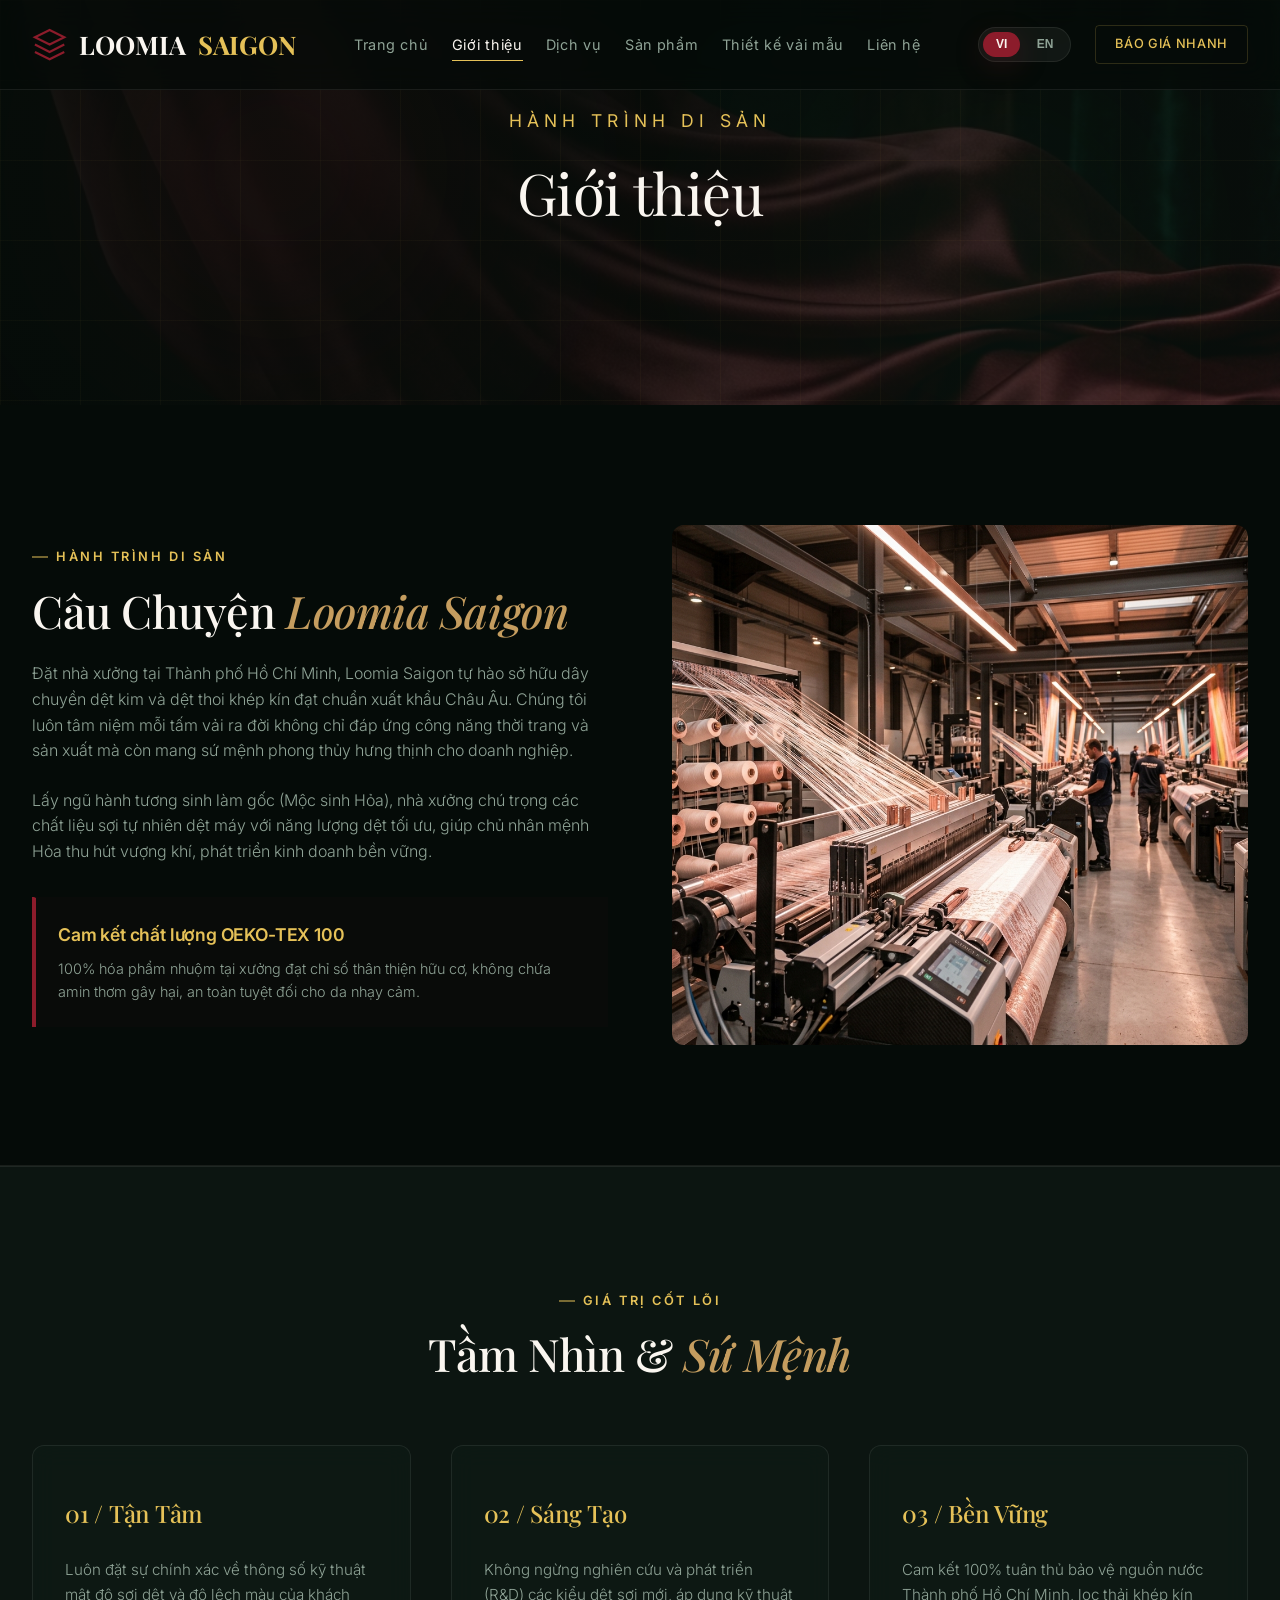
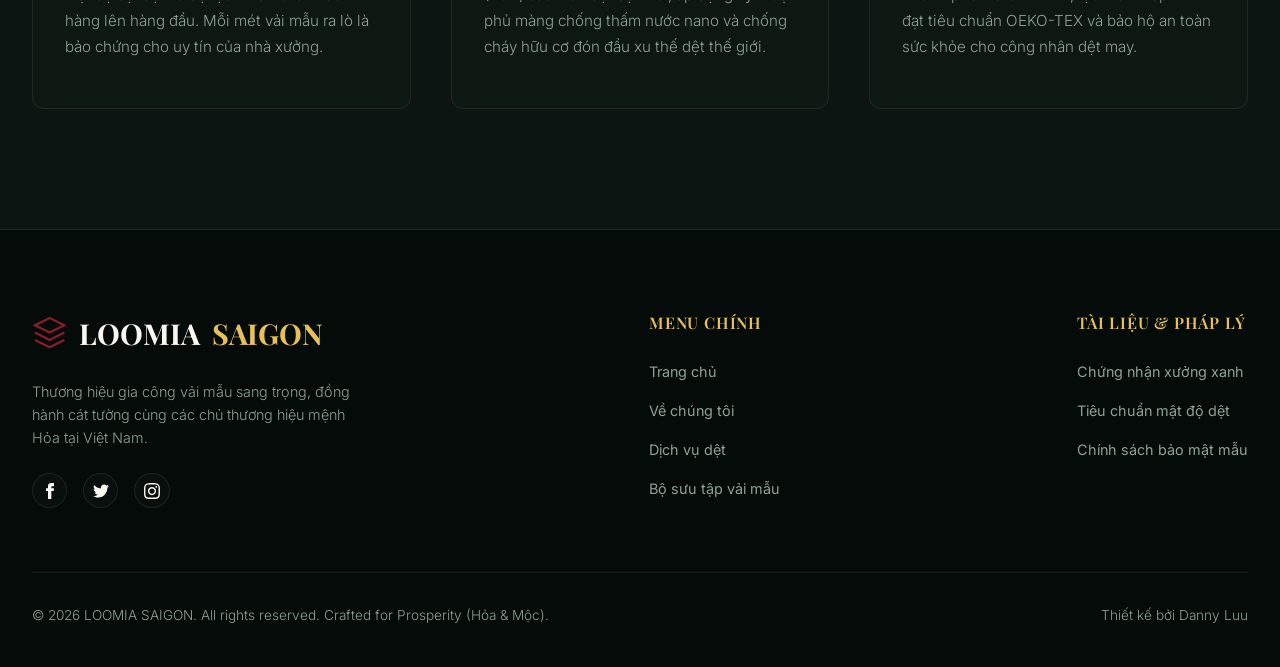
==== commit 9c7cf97b: "chore: replace Antigravity Studio with Danny Luu in footer" ====
--- a/about.html
+++ b/about.html
@@ -1,4 +1,4 @@
-<!DOCTYPE html>
+﻿<!DOCTYPE html>
 <html lang="vi">
 <head>
     <meta charset="UTF-8">
@@ -180,7 +180,7 @@
 
             <div class="footer-bottom">
                 <p data-i18n="foot_copy">&copy; 2026 LOOMIA SAIGON. All rights reserved. Crafted for Prosperity (Hỏa & Mộc).</p>
-                <p data-i18n="foot_made_by">Thiết kế bởi Antigravity Studio</p>
+                <p data-i18n="foot_made_by">Thiết kế bởi Danny Luu</p>
             </div>
         </div>
     </footer>
--- a/css/style.css
+++ b/css/style.css
@@ -1641,12 +1641,12 @@
     pointer-events: none;
     display: flex;
     visibility: visible;
-    transition: visibility 0.8s;
+    transition: visibility 0.1s;
 }
 
 .curtain-overlay.open {
     visibility: hidden;
-    transition-delay: 0.8s;
+    transition-delay: 1.0s;
 }
 
 /* Background backing behind the valance */
@@ -1660,7 +1660,7 @@
     border-bottom: 2px solid var(--gold-accent);
     z-index: 100000;
     box-shadow: 0 5px 15px rgba(0, 0, 0, 0.5);
-    transition: transform 0.8s cubic-bezier(0.77, 0, 0.175, 1);
+    transition: transform 0.9s cubic-bezier(0.77, 0, 0.175, 1);
     transform: translateY(0);
 }
 
@@ -1671,8 +1671,9 @@
     left: 0;
     width: 100vw;
     height: 180px;
+    overflow: hidden;
     z-index: 100001;
-    transition: transform 0.8s cubic-bezier(0.77, 0, 0.175, 1) 0.05s;
+    transition: transform 0.9s cubic-bezier(0.77, 0, 0.175, 1);
     transform: translateY(0);
 }
 
@@ -1771,11 +1772,12 @@
 
 /* Curtain Panel definition */
 .curtain-panel {
-    width: 50.5vw;
+    width: 52vw;
     height: 100vh;
     position: absolute;
     top: 0;
-    transition: transform 0.8s cubic-bezier(0.77, 0, 0.175, 1);
+    overflow: hidden;
+    transition: transform 0.9s cubic-bezier(0.77, 0, 0.175, 1);
     box-shadow: 0 0 50px rgba(0, 0, 0, 0.85);
     z-index: 99999;
 }
@@ -1933,21 +1935,25 @@
     border-top: 6px solid #e5c158;
 }
 
-/* Slide open transition states */
+/* Slide open transition states — uses ease-IN so panels accelerate OUT with no slow-end freeze */
 .curtain-overlay.open .valance-backdrop {
-    transform: translateY(-105%);
+    transform: translateY(-130%);
+    transition: transform 0.85s cubic-bezier(0.55, 0, 1, 0.45);
 }
 
 .curtain-overlay.open .curtain-valance {
-    transform: translateY(-105%);
+    transform: translateY(-130%);
+    transition: transform 0.85s cubic-bezier(0.55, 0, 1, 0.45);
 }
 
 .curtain-overlay.open .curtain-left {
-    transform: translateX(-105%);
+    transform: translateX(-130%);
+    transition: transform 0.85s cubic-bezier(0.55, 0, 1, 0.45);
 }
 
 .curtain-overlay.open .curtain-right {
-    transform: translateX(105%);
+    transform: translateX(130%);
+    transition: transform 0.85s cubic-bezier(0.55, 0, 1, 0.45);
 }
 
 /* ==========================================
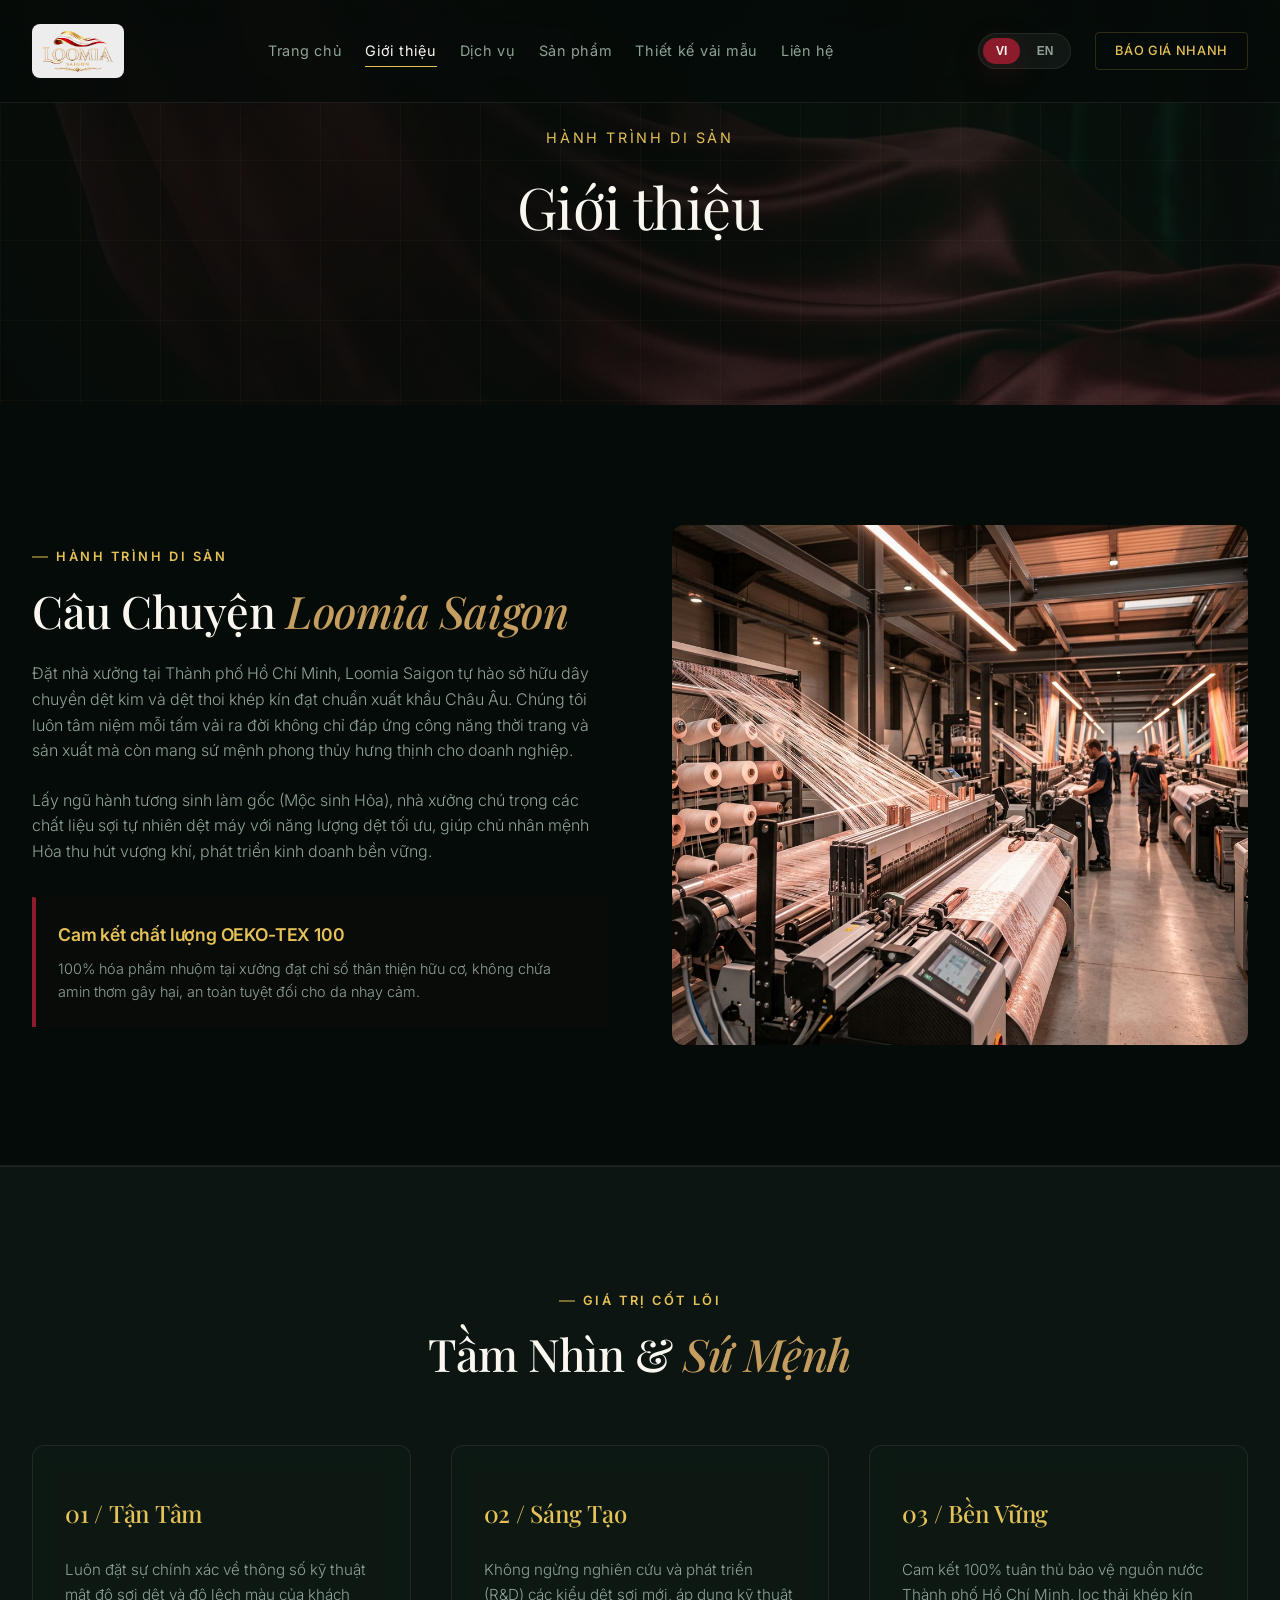
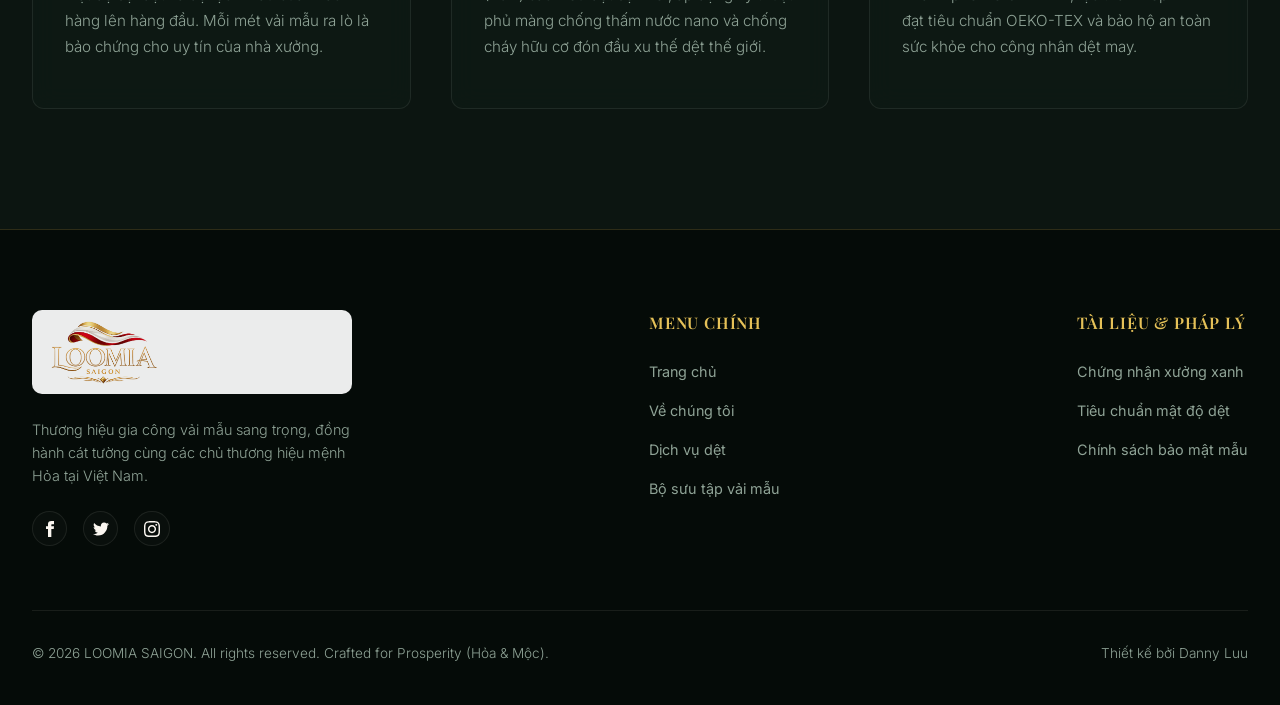
==== commit 07a9fb26: "fix: reduce hero-subtitle letter-spacing, fix logo img in all pages, update footer credit" ====
--- a/about.html
+++ b/about.html
@@ -22,12 +22,7 @@
        ========================================== -->
     <header class="header-nav">
         <div class="container header-container">
-            <a href="index.html" class="nav-logo">
-                <svg class="logo-icon" viewBox="0 0 24 24">
-                    <path d="M12 2L2 7l10 5 10-5-10-5zM2 17l10 5 10-5M2 12l10 5 10-5" />
-                </svg>
-                LOOMIA<span>SAIGON</span>
-            </a>
+            <a href="index.html" class="nav-logo"><img src="assets/logo.png" alt="Loomia Saigon" class="logo-img"></a>
             
             <ul class="nav-menu" id="navMenu">
                 <li><a href="index.html" class="nav-link" data-i18n="nav_home">Trang chủ</a></li>
@@ -140,12 +135,7 @@
         <div class="container">
             <div class="footer-top">
                 <div class="footer-brand">
-                    <a href="index.html" class="footer-logo">
-                        <svg class="logo-icon" viewBox="0 0 24 24" style="stroke: var(--primary-burgundy);">
-                            <path d="M12 2L2 7l10 5 10-5-10-5zM2 17l10 5 10-5M2 12l10 5 10-5" />
-                        </svg>
-                        LOOMIA<span>SAIGON</span>
-                    </a>
+                    <a href="index.html" class="footer-logo"><img src="assets/logo.png" alt="Loomia Saigon" class="logo-img footer-logo-img"></a>
                     <p style="font-size: 0.9rem; margin-bottom: 1.5rem;" data-i18n="foot_desc">
                         Thương hiệu gia công vải mẫu sang trọng, đồng hành cát tường cùng các chủ thương hiệu mệnh Hỏa tại Việt Nam.
                     </p>
@@ -189,3 +179,4 @@
     <script src="js/main.js"></script>
 </body>
 </html>
+
--- a/css/style.css
+++ b/css/style.css
@@ -267,28 +267,60 @@
     gap: 2rem;
 }
 
+/* ── LOGO IMAGE ── */
 .nav-logo {
-    display: flex;
+    display: inline-flex;
     align-items: center;
-    gap: 0.75rem;
-    font-family: var(--font-heading);
-    font-size: 1.6rem;
-    font-weight: 700;
-    color: var(--text-light);
-    white-space: nowrap;
     flex-shrink: 0;
-}
-
-.nav-logo span {
-    color: var(--gold-accent);
+    background: rgba(255,255,255,0.93);
+    border-radius: 8px;
+    padding: 3px 10px;
+    backdrop-filter: blur(6px);
+    transition: background 0.3s ease, transform 0.3s ease;
+}
+
+.header-nav.scrolled .nav-logo {
+    background: rgba(255,255,255,0.9);
+}
+
+.nav-logo:hover {
+    transform: scale(1.03);
+    background: rgba(255,255,255,1);
+}
+
+.logo-img {
+    height: 48px;
+    width: auto;
+    object-fit: contain;
+    display: block;
+    mix-blend-mode: multiply;
+}
+
+/* Footer logo — white pill background to contain white-bg logo on dark footer */
+.footer-logo {
+    display: inline-flex;
+    background: rgba(255,255,255,0.92);
+    border-radius: 10px;
+    padding: 6px 18px;
+    margin-bottom: 1rem;
+    transition: transform 0.3s ease, background 0.3s ease;
+}
+
+.footer-logo:hover {
+    transform: scale(1.04);
+    background: rgba(255,255,255,1);
+}
+
+.footer-logo-img {
+    height: 72px;
+    width: auto;
+    object-fit: contain;
+    display: block;
+    mix-blend-mode: multiply;
 }
 
 .logo-icon {
-    width: 2.2rem;
-    height: 2.2rem;
-    stroke: var(--primary-burgundy);
-    fill: none;
-    stroke-width: 1.5;
+    display: none; /* replaced by <img> */
 }
 
 .nav-menu {
@@ -390,7 +422,7 @@
     background: linear-gradient(135deg, rgba(5, 11, 8, 0.95) 40%, rgba(12, 21, 17, 0.6) 100%), 
                 url('../assets/hero_fabric.png') center/cover no-repeat;
     position: relative;
-    padding-top: 5rem;
+    padding-top: 7rem;
     overflow: hidden;
 }
 
@@ -416,9 +448,9 @@
 }
 
 .hero-subtitle {
-    font-size: 1.1rem;
+    font-size: 0.9rem;
     color: var(--gold-accent);
-    letter-spacing: 0.3em;
+    letter-spacing: 0.18em;
     text-transform: uppercase;
     margin-bottom: 1.5rem;
     display: block;
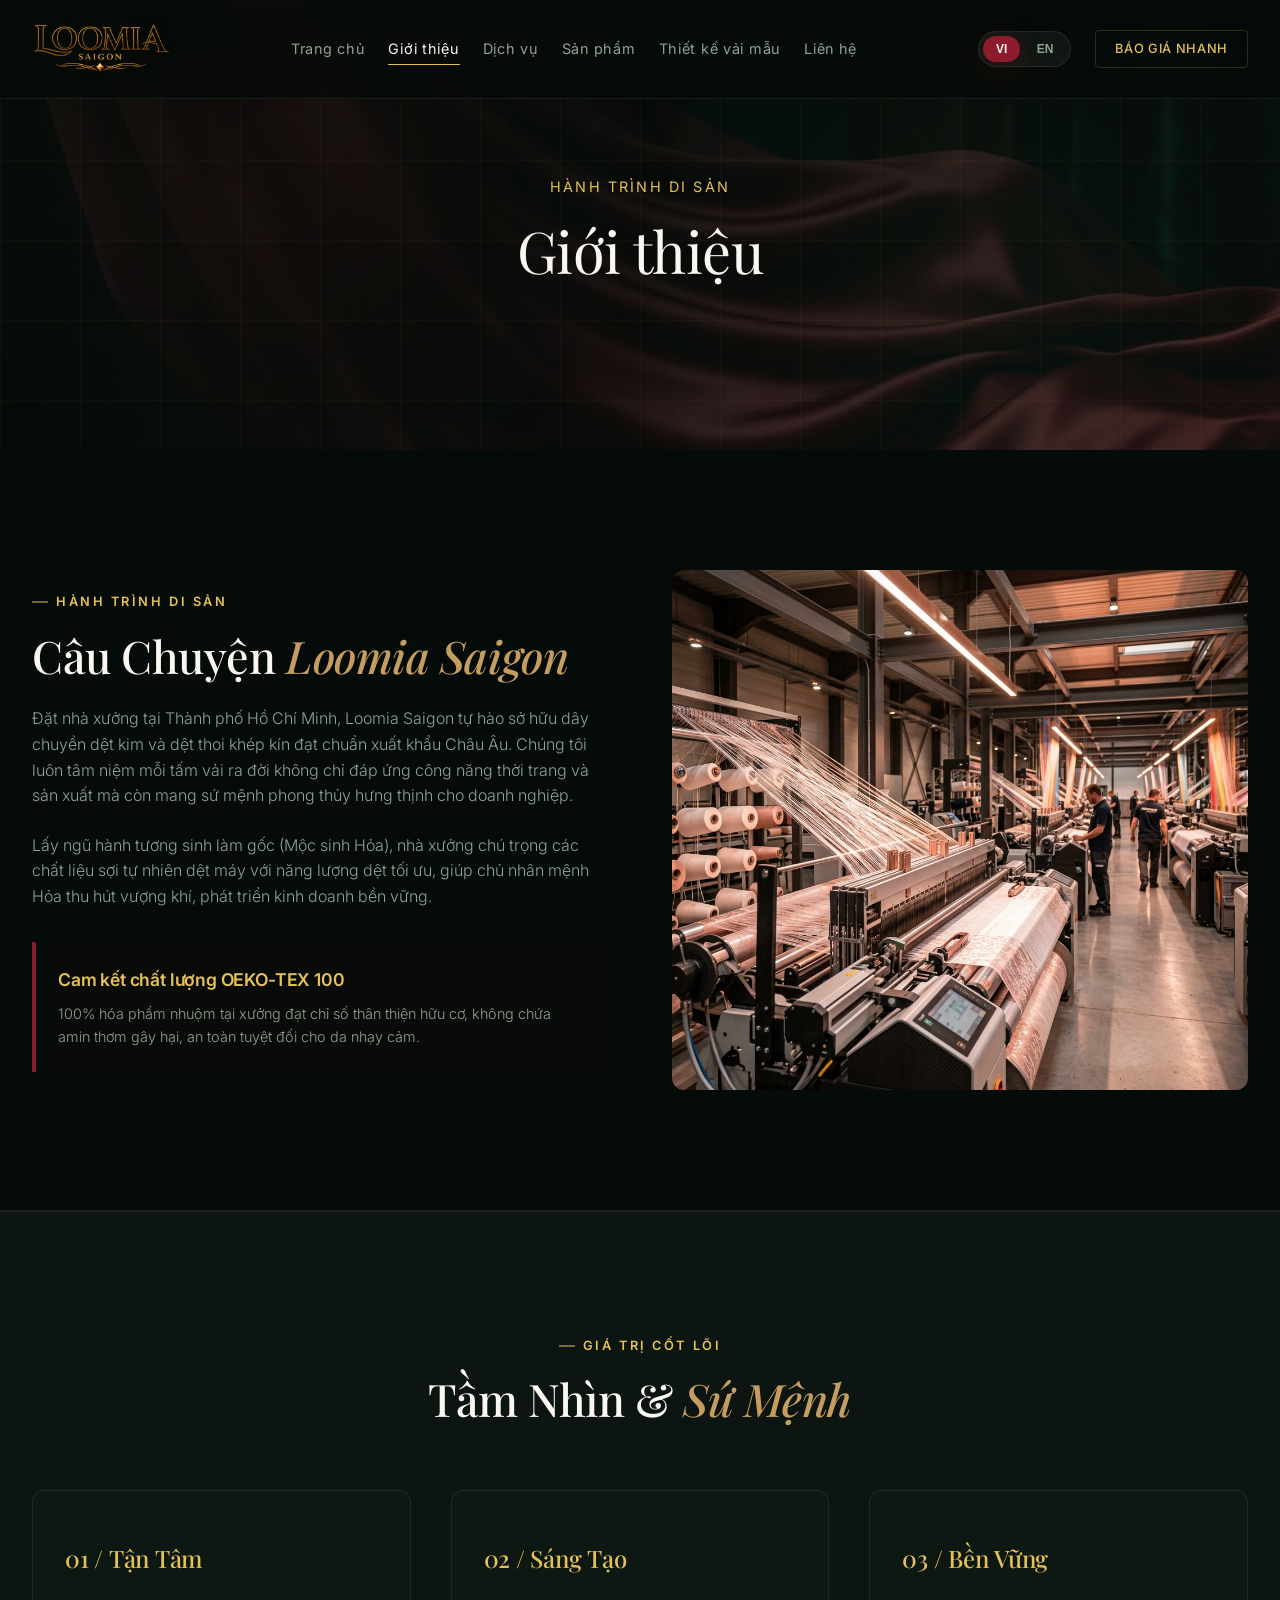
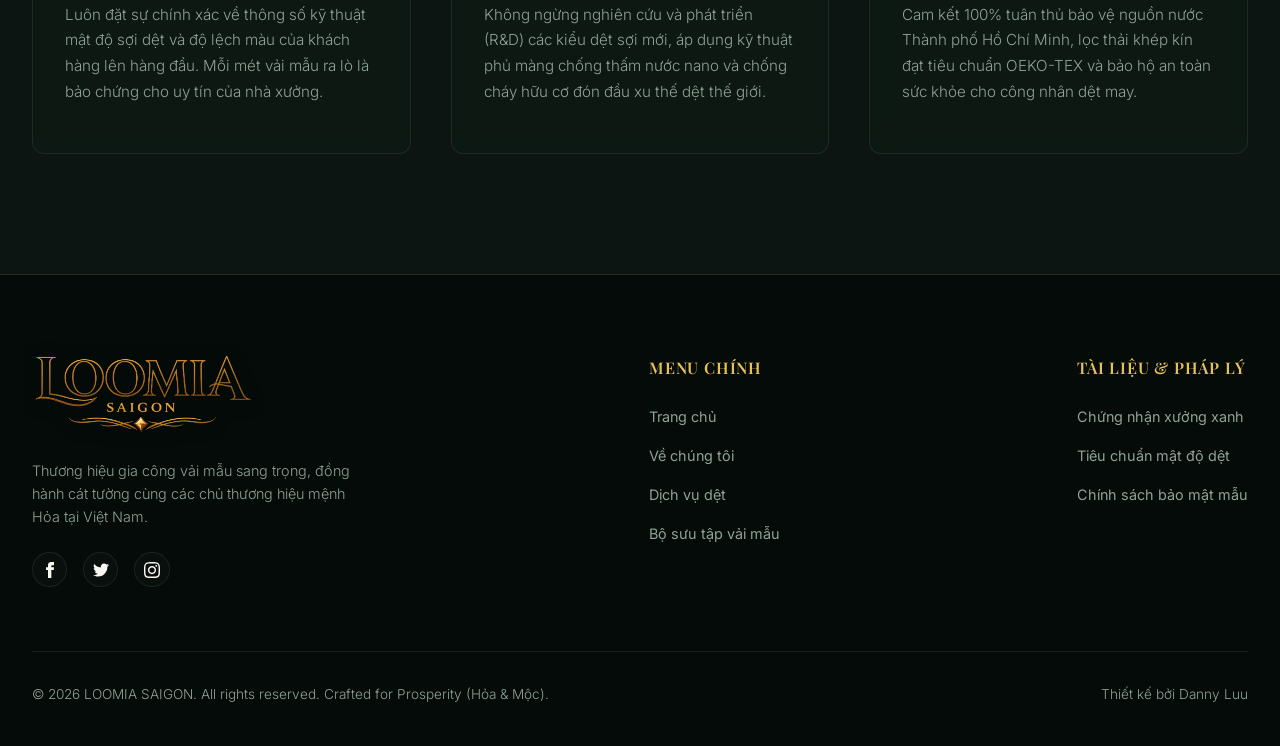
==== commit 73130461: "fix: add padding-top to inner page heroes so subtitle no longer overlaps nav border" ====
--- a/about.html
+++ b/about.html
@@ -54,7 +54,7 @@
     <!-- ==========================================
        SUBPAGE HERO BANNER
        ========================================== -->
-    <section class="hero" style="height: 45vh; min-height: 350px;">
+    <section class="hero" style="height: 50vh; min-height: 380px; padding-top: 8rem;">
         <div class="floating-orb orb-burgundy" style="top: 5%; left: 10%;"></div>
         <div class="floating-orb orb-emerald" style="bottom: 5%; right: 10%;"></div>
         <div class="container hero-content">
@@ -180,3 +180,4 @@
 </body>
 </html>
 
+
--- a/css/style.css
+++ b/css/style.css
@@ -272,51 +272,47 @@
     display: inline-flex;
     align-items: center;
     flex-shrink: 0;
-    background: rgba(255,255,255,0.93);
-    border-radius: 8px;
-    padding: 3px 10px;
-    backdrop-filter: blur(6px);
-    transition: background 0.3s ease, transform 0.3s ease;
-}
-
-.header-nav.scrolled .nav-logo {
-    background: rgba(255,255,255,0.9);
+    transition: transform 0.3s ease, opacity 0.3s ease;
 }
 
 .nav-logo:hover {
-    transform: scale(1.03);
-    background: rgba(255,255,255,1);
+    transform: scale(1.04);
+    opacity: 0.9;
 }
 
 .logo-img {
-    height: 48px;
+    height: 50px;
     width: auto;
     object-fit: contain;
     display: block;
-    mix-blend-mode: multiply;
-}
-
-/* Footer logo — white pill background to contain white-bg logo on dark footer */
+    border-radius: 6px;
+    filter: drop-shadow(0 1px 6px rgba(0,0,0,0.6));
+    transition: filter 0.3s ease;
+}
+
+.nav-logo:hover .logo-img {
+    filter: drop-shadow(0 2px 10px rgba(229,193,88,0.5));
+}
+
+/* Footer logo */
 .footer-logo {
     display: inline-flex;
-    background: rgba(255,255,255,0.92);
-    border-radius: 10px;
-    padding: 6px 18px;
     margin-bottom: 1rem;
-    transition: transform 0.3s ease, background 0.3s ease;
+    transition: transform 0.3s ease, opacity 0.3s ease;
 }
 
 .footer-logo:hover {
     transform: scale(1.04);
-    background: rgba(255,255,255,1);
+    opacity: 0.9;
 }
 
 .footer-logo-img {
-    height: 72px;
+    height: 80px;
     width: auto;
     object-fit: contain;
     display: block;
-    mix-blend-mode: multiply;
+    border-radius: 8px;
+    filter: drop-shadow(0 2px 8px rgba(0,0,0,0.5));
 }
 
 .logo-icon {
@@ -450,11 +446,13 @@
 .hero-subtitle {
     font-size: 0.9rem;
     color: var(--gold-accent);
-    letter-spacing: 0.18em;
+    letter-spacing: 0.15em;
     text-transform: uppercase;
-    margin-bottom: 1.5rem;
+    margin-bottom: 1.2rem;
+    margin-top: 2rem;
     display: block;
     animation: fadeInDown 1s ease forwards;
+    padding: 0 1rem;
 }
 
 .hero-title {
